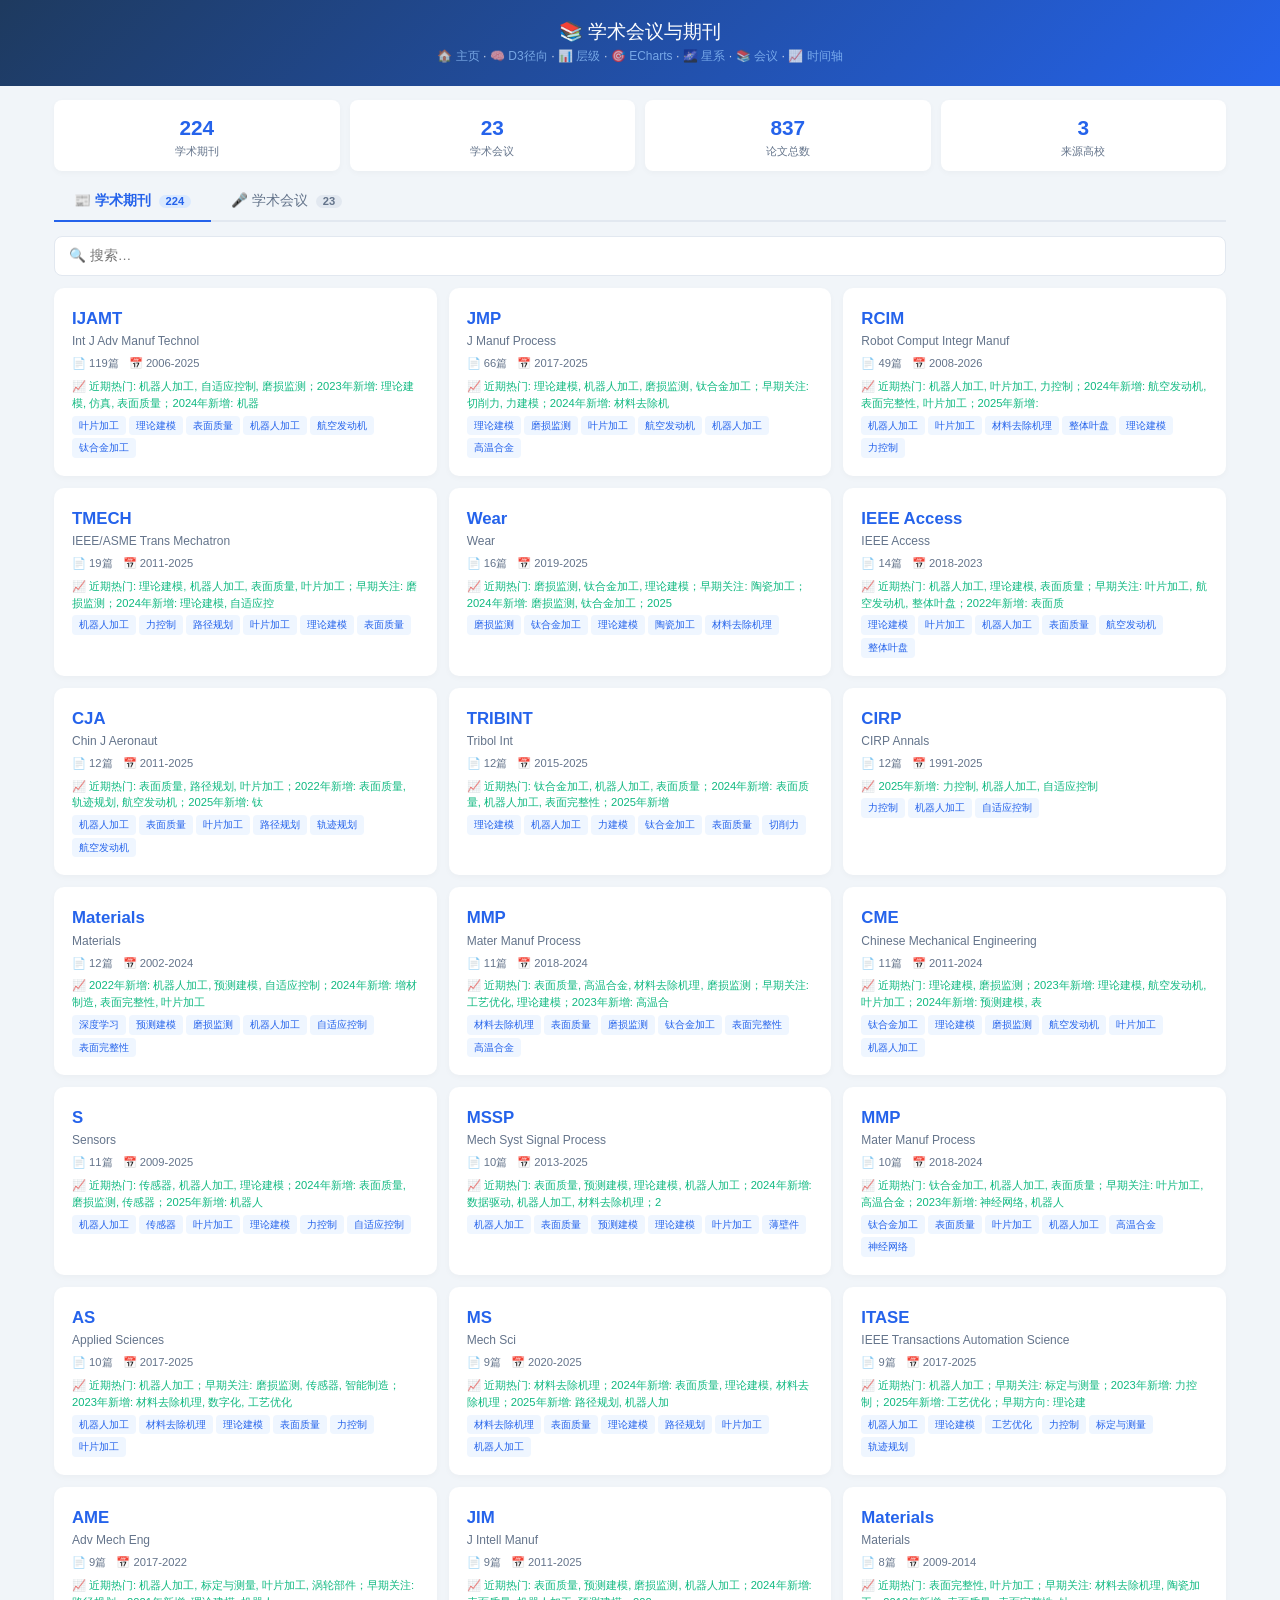
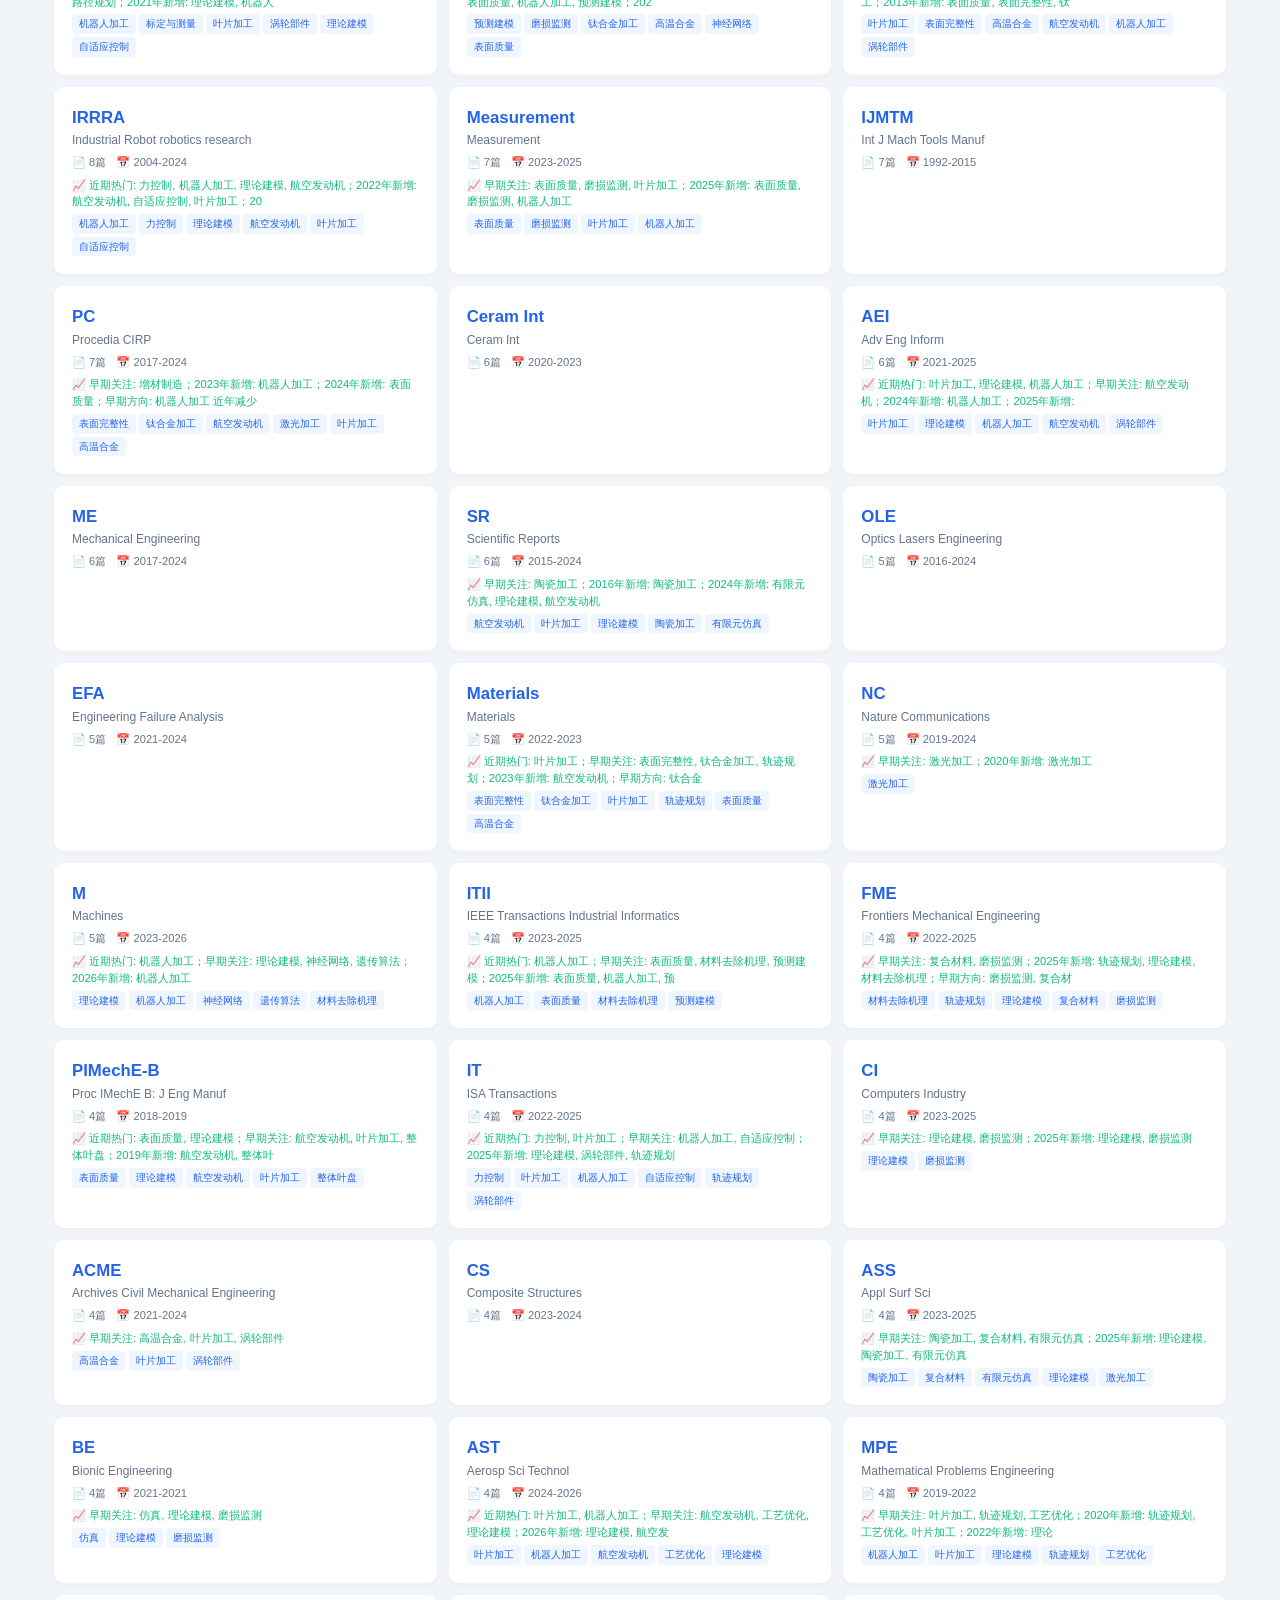
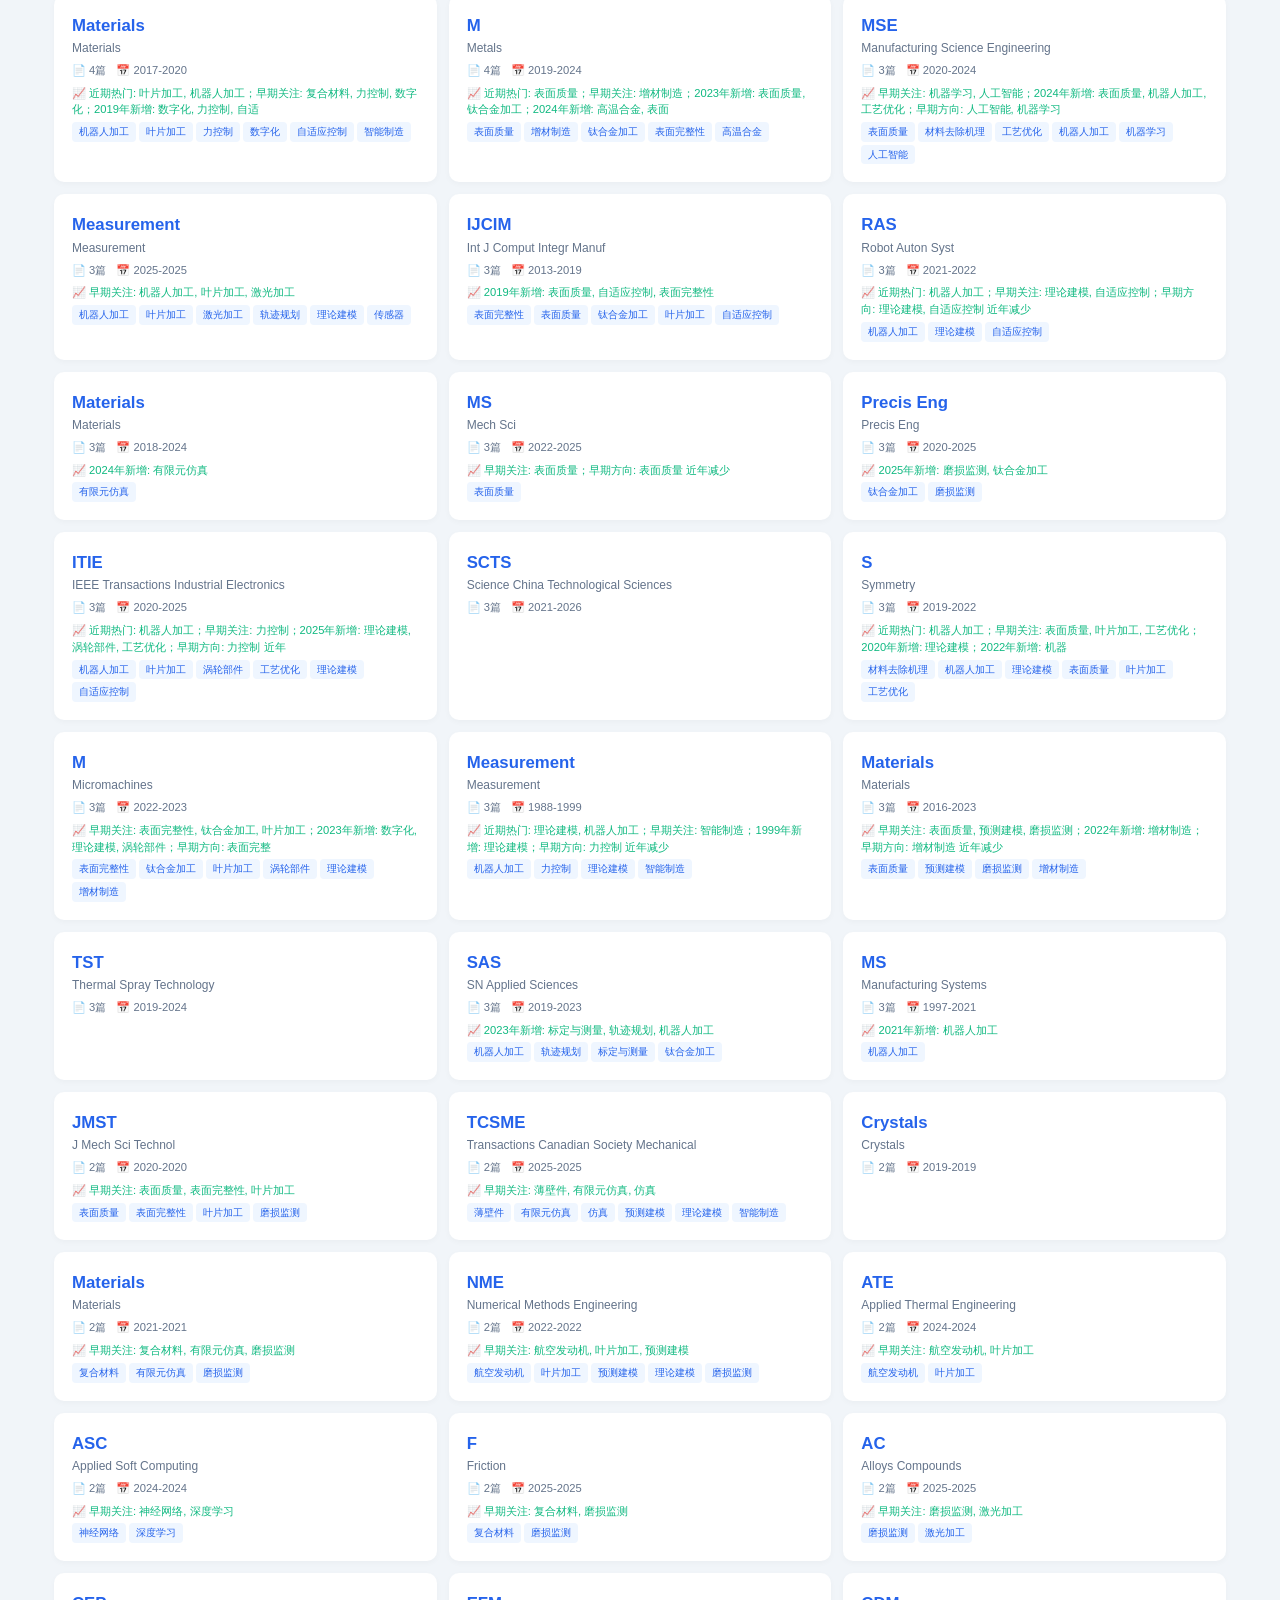
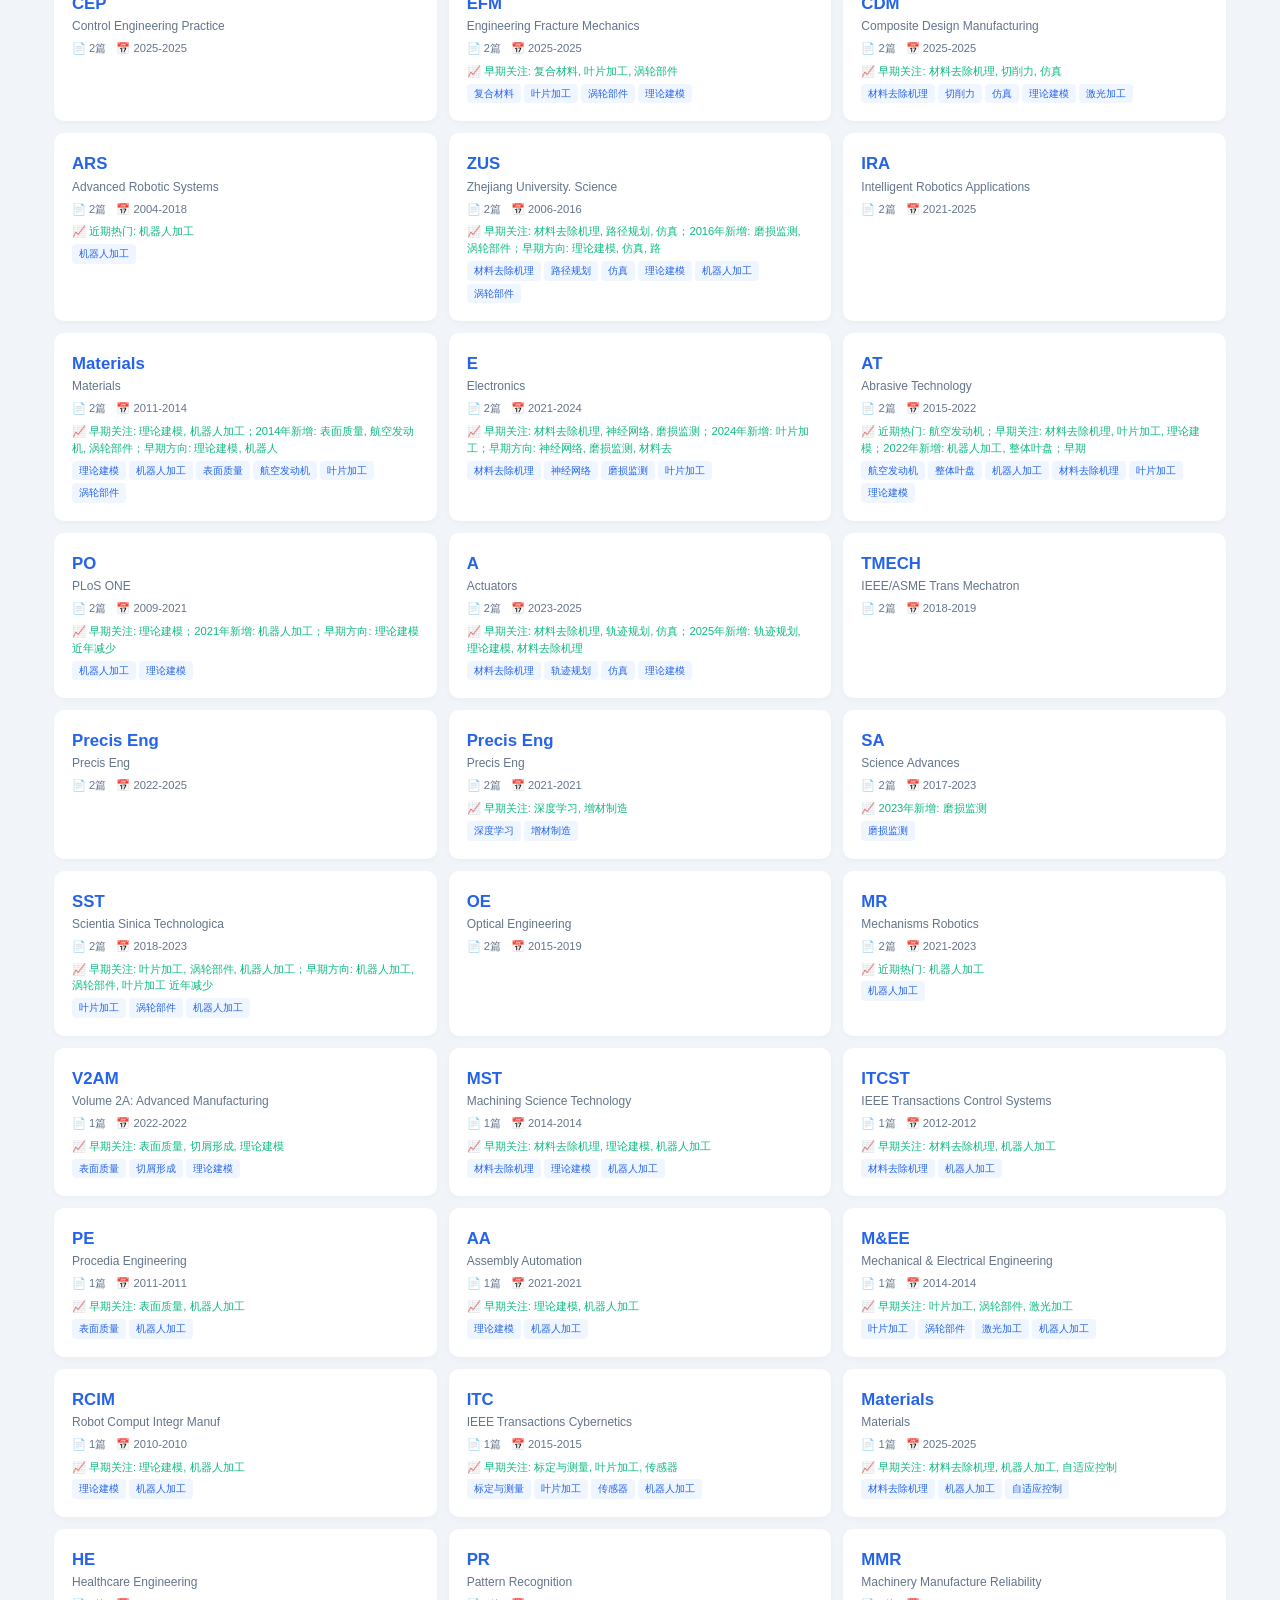
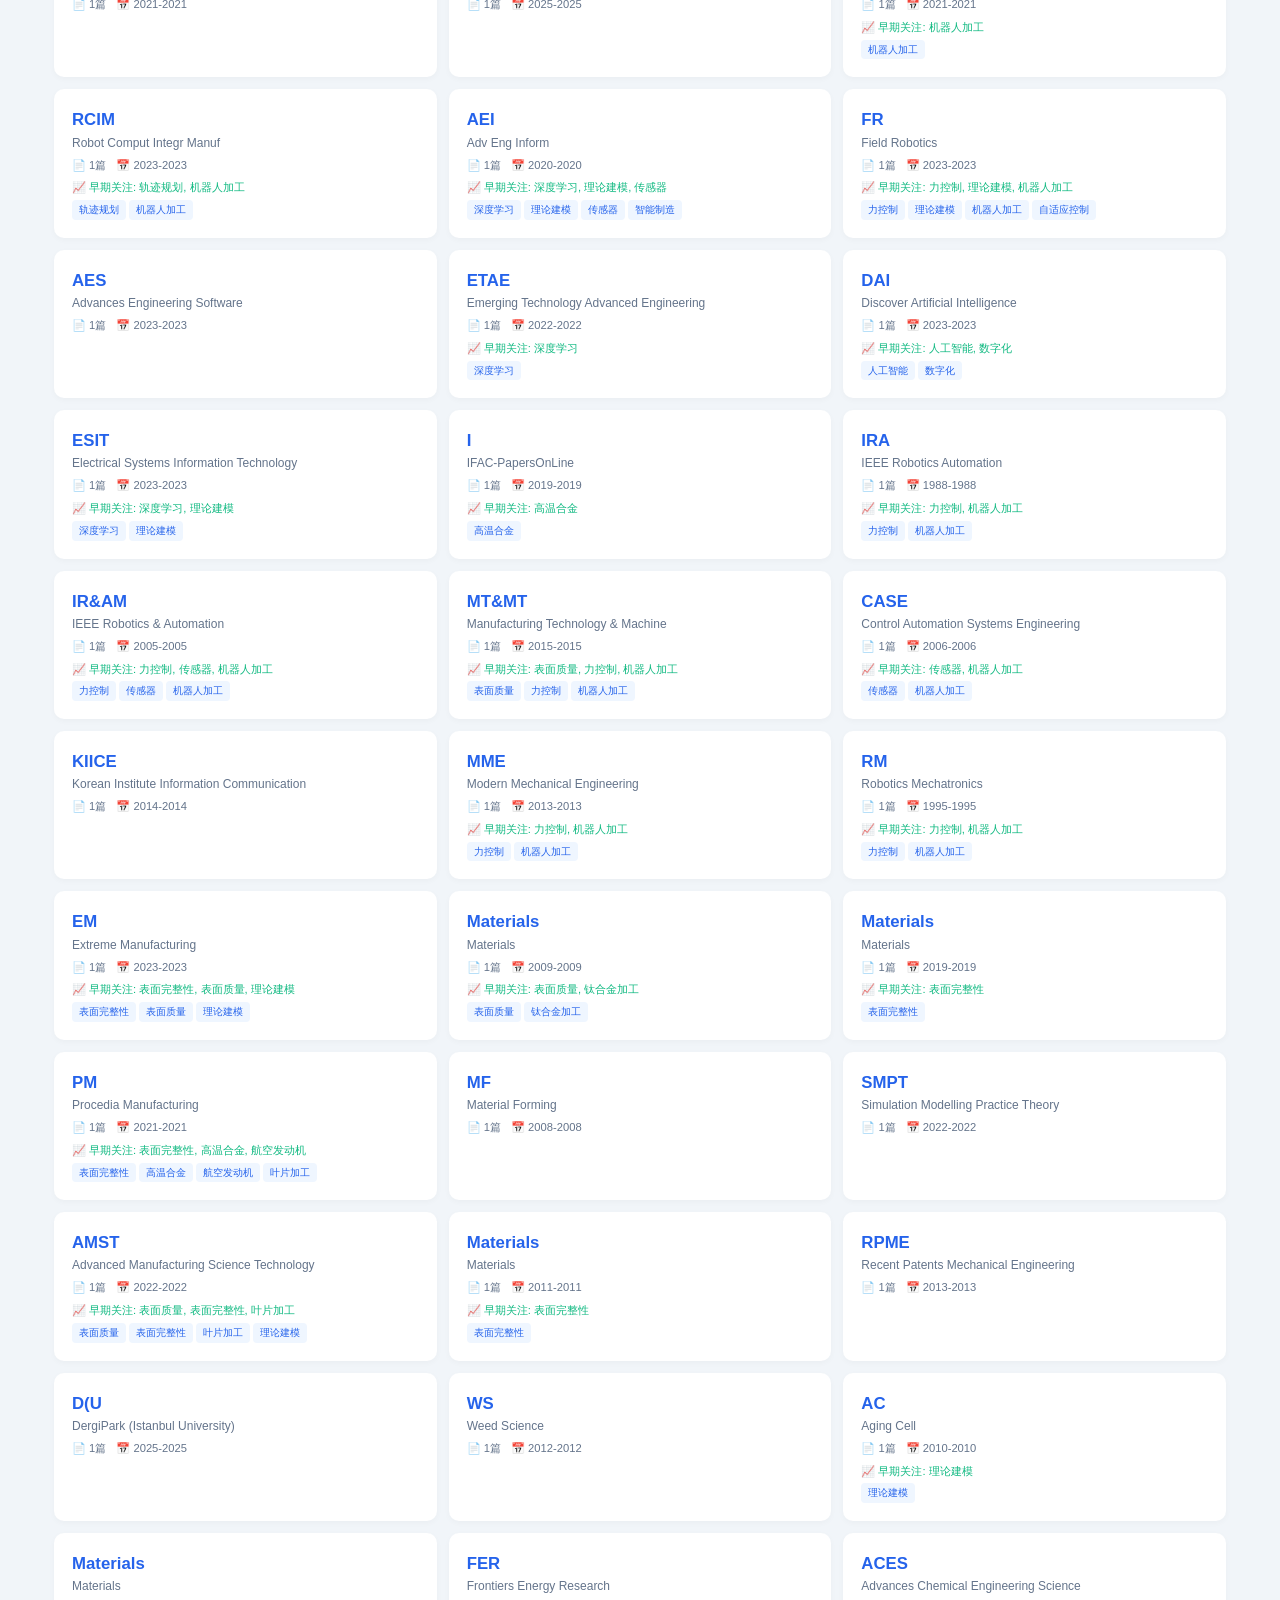
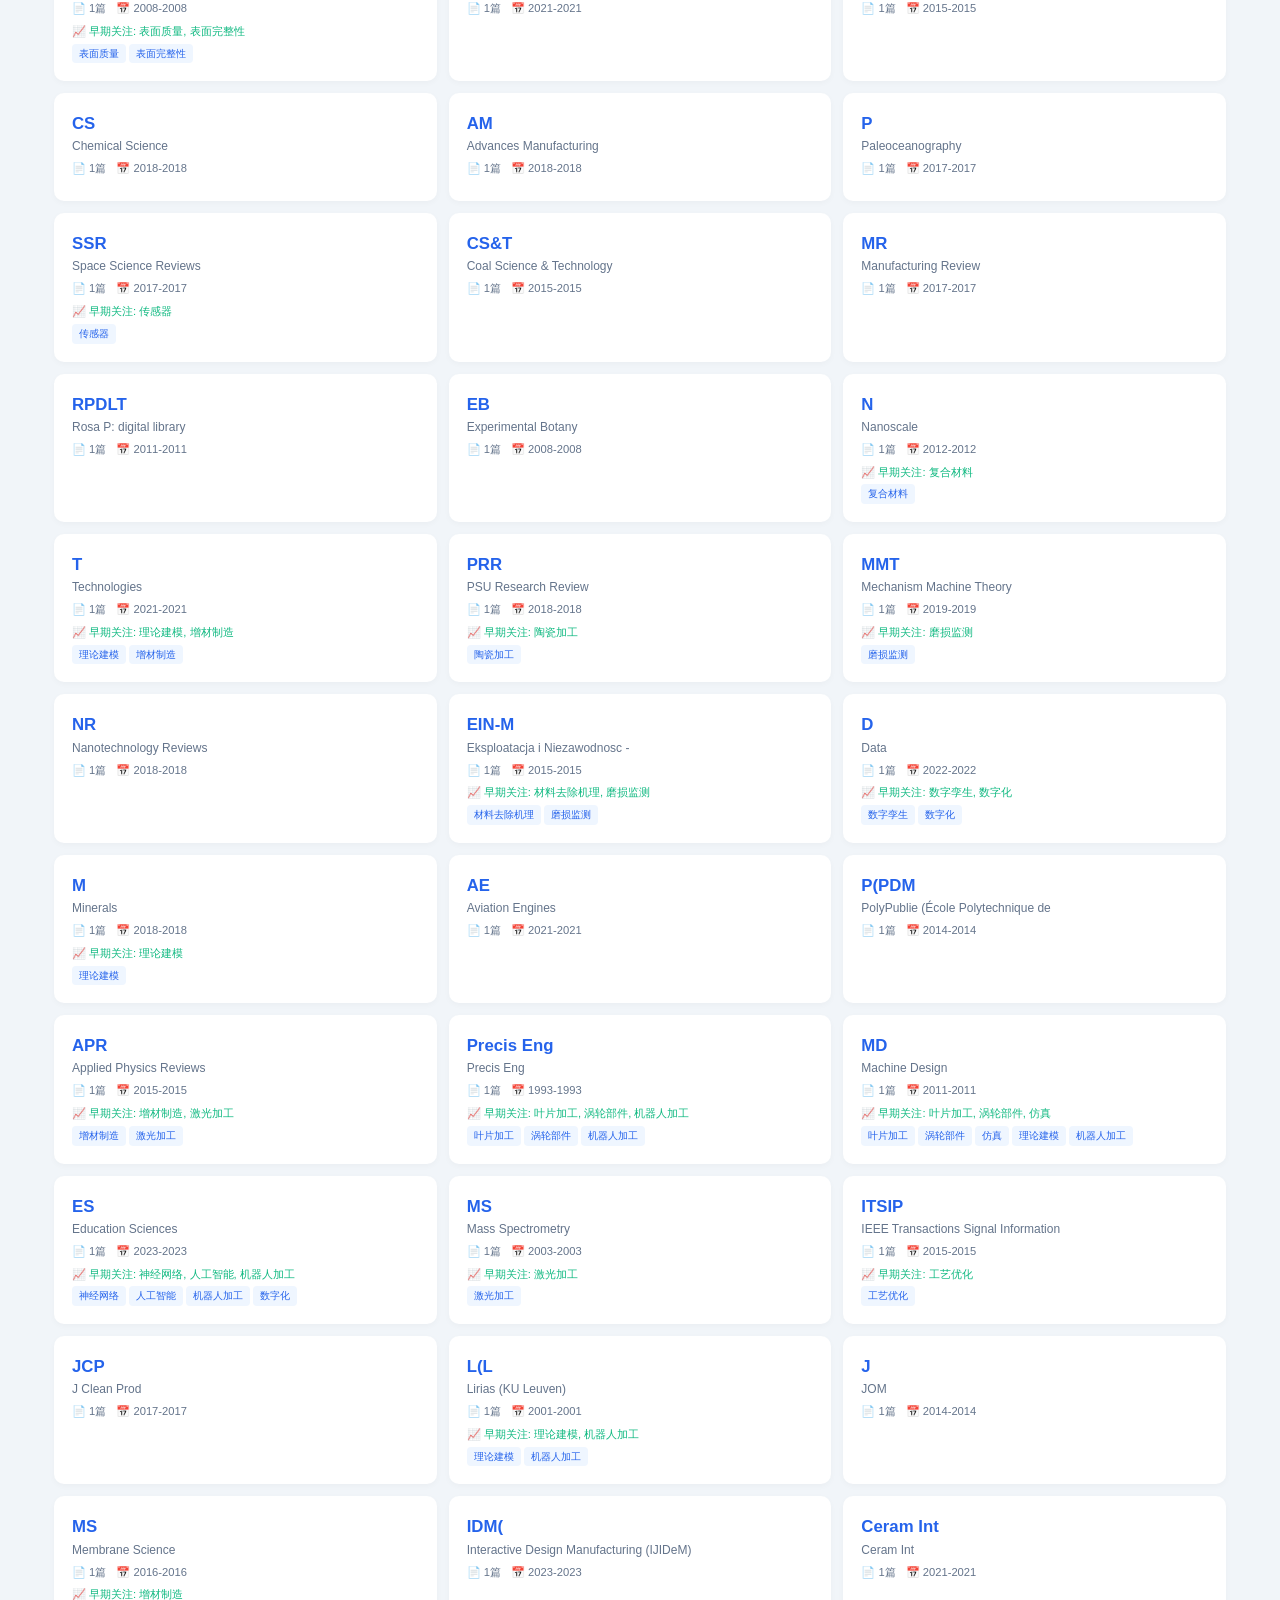
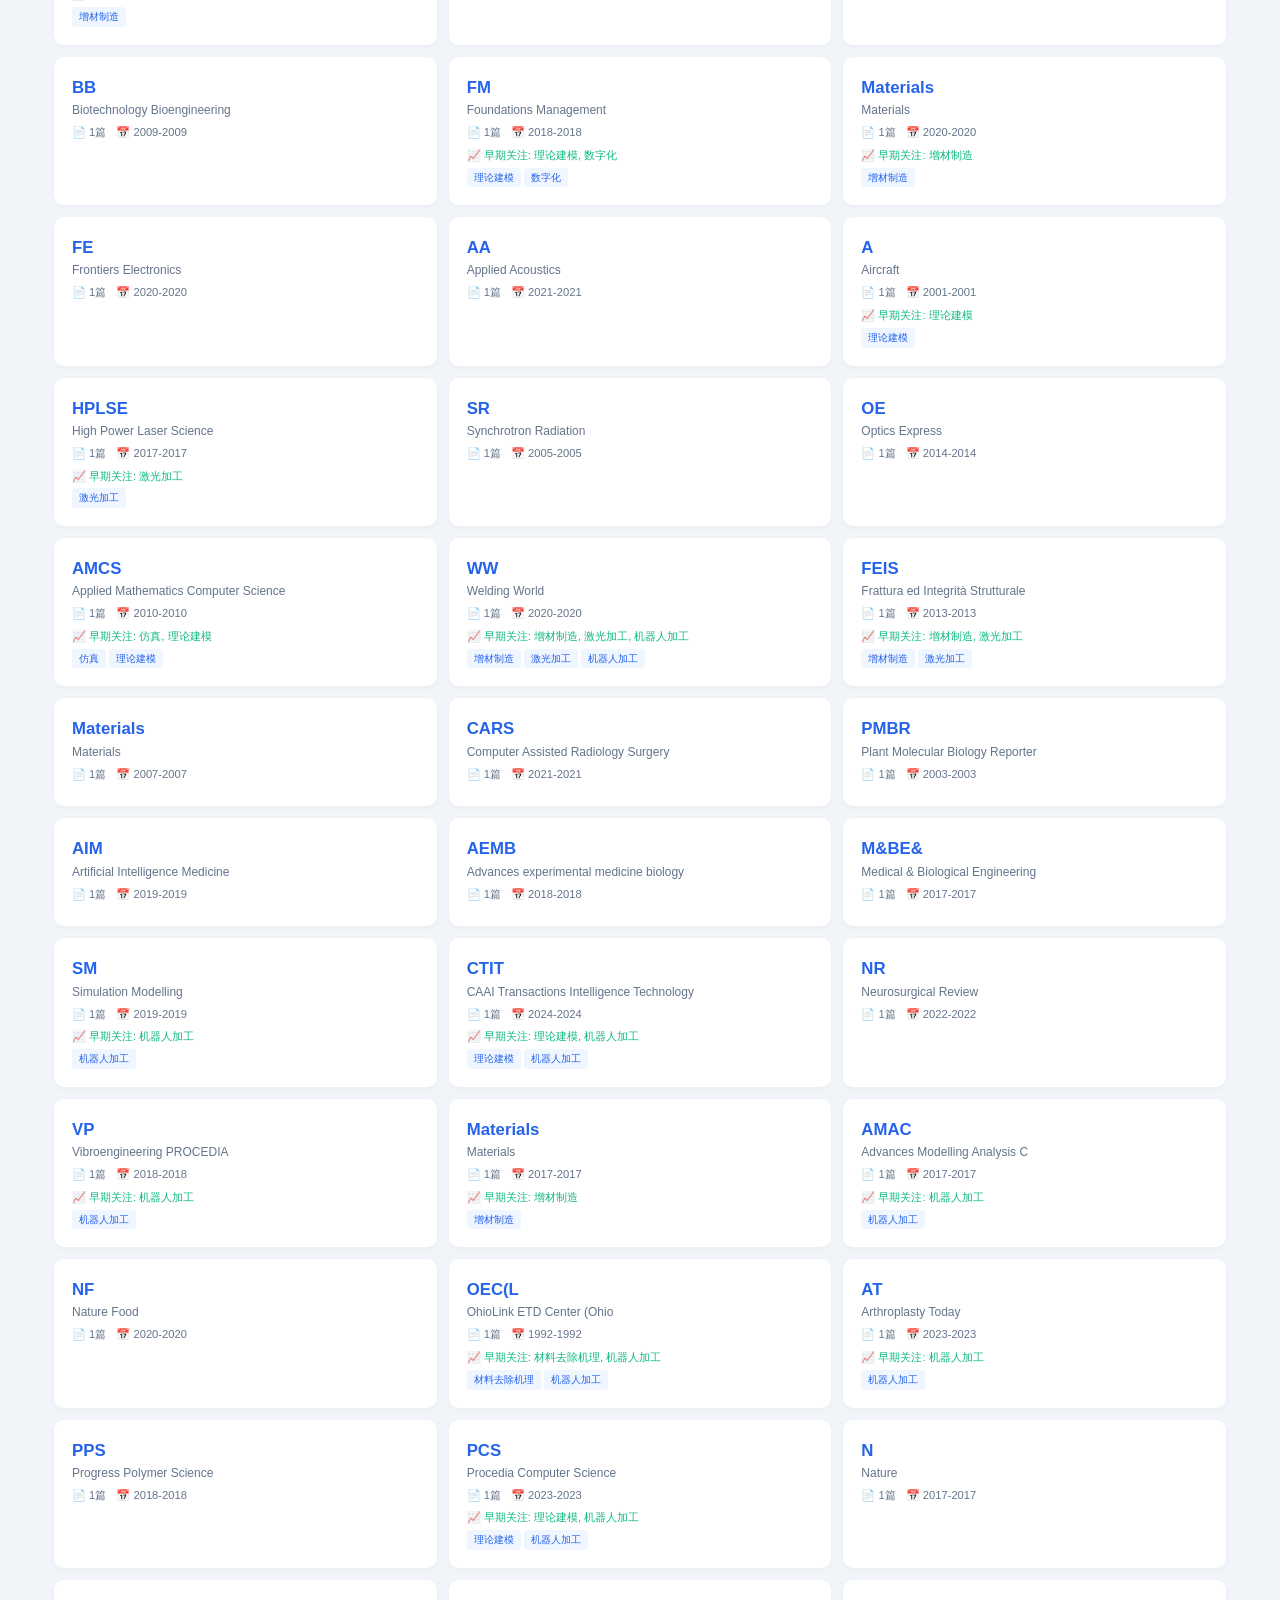
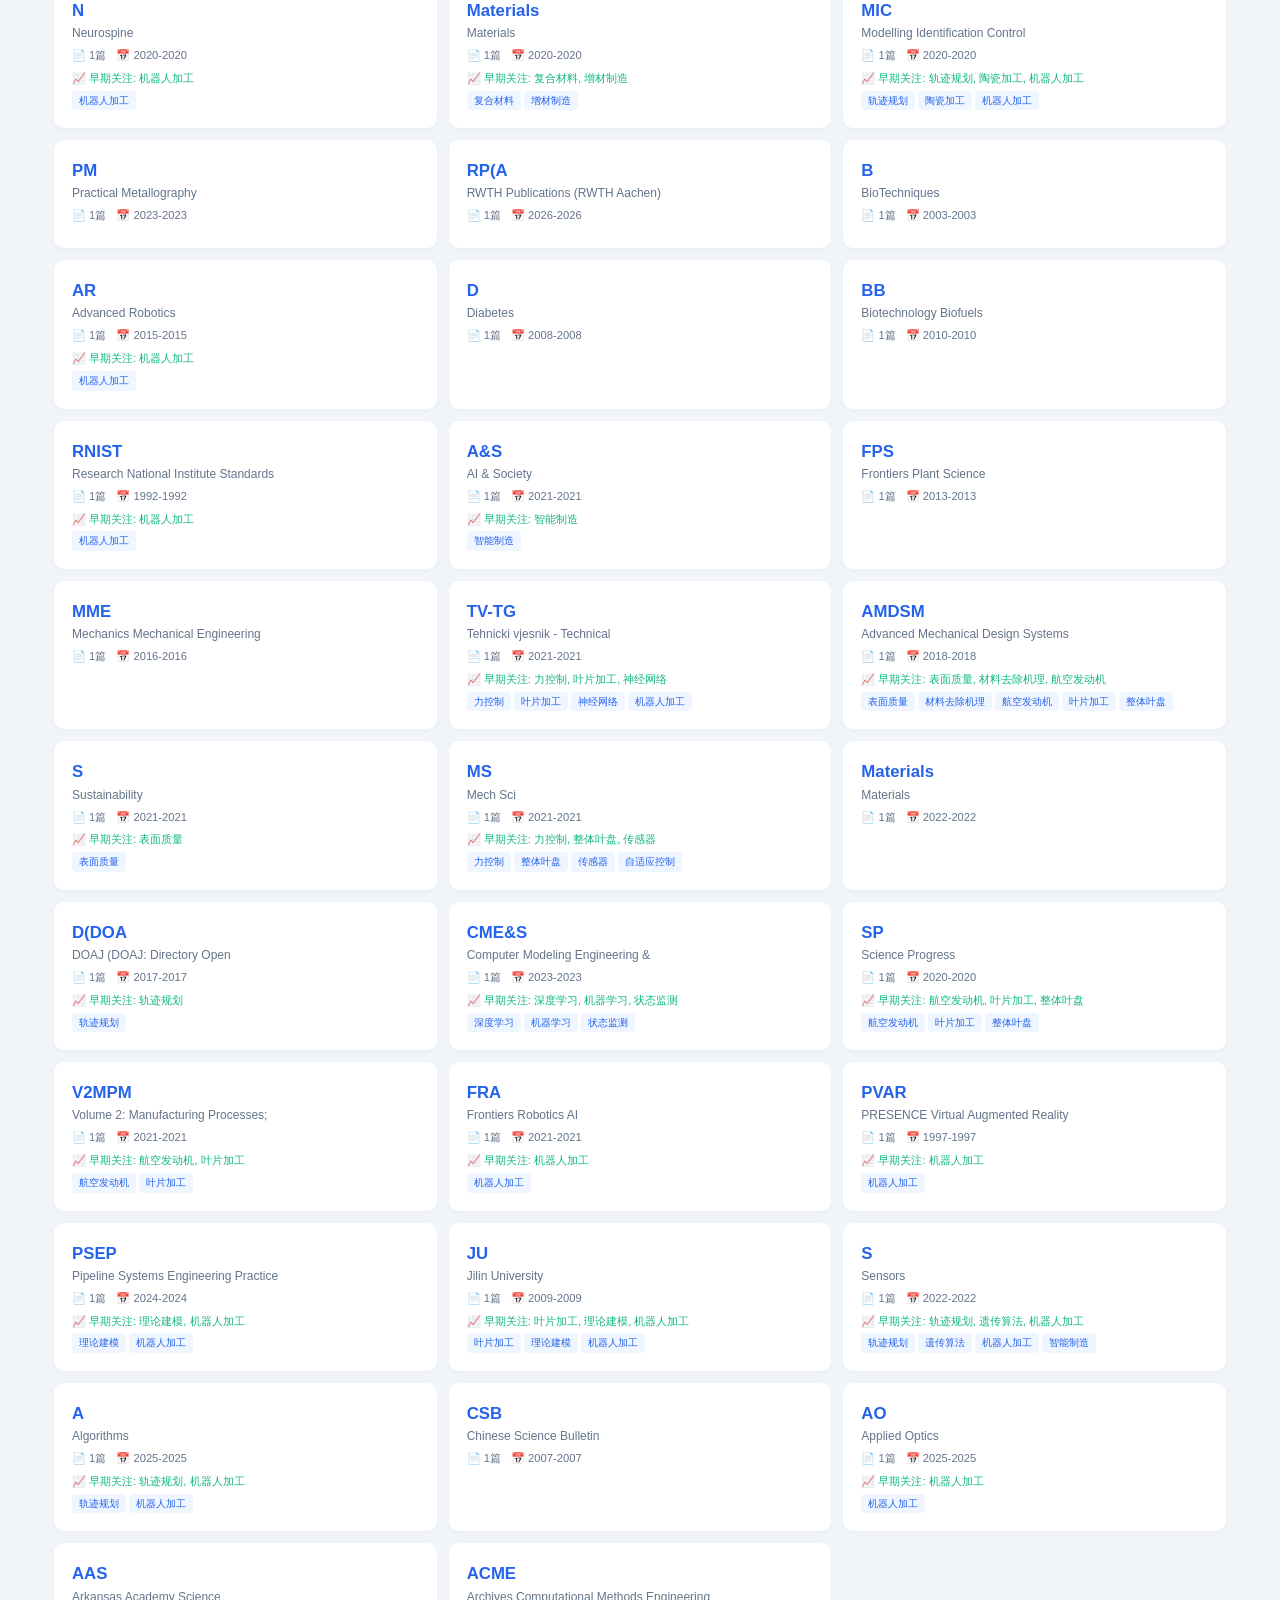
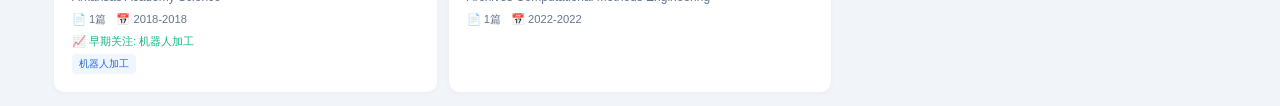
==== conferences/index.html @ 91d97130 "deploy: Vercel + GitHub Pages 答辩部署适配 - 修复 /api/ 调用降级（云端自动从 JSON 读取数据） - 修复 localhost 硬编码 - 补全 web/ 缺" ====
<!DOCTYPE html>
<html lang="zh-CN">
<head>
  <meta charset="utf-8"/>
  <meta name="viewport" content="width=device-width,initial-scale=1"/>
  <title>学术会议与期刊 — 机器人柔性磨削</title>
  <link href="https://cdn.jsdelivr.net/npm/bootstrap@5.3.3/dist/css/bootstrap.min.css" rel="stylesheet"/>
  <style>
    :root{--bg:#f1f5f9;--card:#fff;--text:#1e293b;--muted:#64748b;--accent:#2563eb;--gold:#f59e0b;--green:#10b981;--purple:#8b5cf6}
    *{box-sizing:border-box}
    body{background:var(--bg);font-family:"Segoe UI","PingFang SC","Microsoft YaHei",sans-serif;margin:0}
    .hero{background:linear-gradient(135deg,#1e3a5f,#2563eb);color:#fff;padding:20px 16px;text-align:center}
    .hero h1{font-size:1.2rem;margin:0 0 4px}
    .hero p{opacity:.75;font-size:.78rem;margin:0}
    .hero a{color:#93c5fd;text-decoration:none;font-size:.75rem}
    .container{max-width:1200px;margin:0 auto;padding:14px}
    .stats{display:flex;gap:10px;flex-wrap:wrap;margin-bottom:12px}
    .stat-card{background:var(--card);border-radius:8px;padding:12px 18px;box-shadow:0 2px 6px rgba(0,0,0,.03);text-align:center;flex:1;min-width:80px}
    .stat-card .num{font-size:1.3rem;font-weight:700;color:var(--accent)}
    .stat-card .lbl{font-size:.68rem;color:var(--muted)}
    /* Tab */
    .tabs{display:flex;gap:0;margin-bottom:14px;border-bottom:2px solid #e2e8f0}
    .tabs button{padding:8px 20px;border:none;background:none;font-size:.85rem;color:var(--muted);cursor:pointer;border-bottom:2px solid transparent;margin-bottom:-2px;transition:all .15s}
    .tabs button.on{color:var(--accent);border-bottom-color:var(--accent);font-weight:600}
    .tabs button .badge{background:#e2e8f0;color:var(--muted);font-size:.7rem;padding:1px 7px;border-radius:10px;margin-left:4px}
    .tabs button.on .badge{background:#dbeafe;color:var(--accent)}
    /* 搜索 */
    .search-wrap{margin-bottom:12px}
    .search-wrap input{width:100%;padding:9px 14px;border:1px solid #e2e8f0;border-radius:8px;font-size:.85rem;outline:none;background:var(--card)}
    .search-wrap input:focus{border-color:var(--accent);box-shadow:0 0 0 3px rgba(37,99,235,.08)}
    /* 卡片 */
    .grid{display:grid;grid-template-columns:repeat(auto-fill,minmax(350px,1fr));gap:12px}
    .vcard{background:var(--card);border-radius:10px;padding:16px;cursor:pointer;border:2px solid transparent;transition:all .2s;box-shadow:0 2px 6px rgba(0,0,0,.03)}
    .vcard:hover{border-color:var(--accent);box-shadow:0 4px 16px rgba(37,99,235,.1);transform:translateY(-1px)}
    .vcard.on{border-color:var(--accent);background:#eff6ff}
    .vcard .abbrev{font-size:1.05rem;font-weight:700;color:var(--accent)}
    .vcard .fullname{font-size:.75rem;color:var(--muted);margin:1px 0 5px}
    .vcard .meta{display:flex;gap:10px;flex-wrap:wrap;font-size:.7rem;color:var(--muted);margin-bottom:6px}
    .vcard .trend-line{font-size:.7rem;color:var(--green);margin-bottom:4px}
    .vcard .dirs{display:flex;flex-wrap:wrap;gap:3px}
    .vcard .dirs .tag{background:#eff6ff;color:var(--accent);font-size:.65rem;padding:2px 7px;border-radius:4px}
    /* 详情 */
    .detail-wrap{display:none;margin-top:14px}
    .detail-wrap.on{display:block}
    .detail{background:var(--card);border-radius:10px;padding:22px;box-shadow:0 4px 14px rgba(0,0,0,.05)}
    .detail .d-abbrev{font-size:1.4rem;font-weight:800;color:var(--accent)}
    .detail h2{font-size:1.05rem;color:var(--text);margin:2px 0 6px}
    .detail .d-meta{color:var(--muted);font-size:.78rem;margin-bottom:10px}
    .detail .d-summary{background:#f8fafc;border-radius:8px;padding:10px 14px;margin-bottom:12px;font-size:.8rem;color:#475569;border-left:3px solid var(--green)}
    .trend{display:flex;gap:4px;align-items:flex-end;height:90px;margin:8px 0 18px}
    .trend .bar{flex:1;min-width:20px;border-radius:3px 3px 0 0;position:relative;transition:height .3s}
    .trend .bar .yr{position:absolute;bottom:-18px;left:50%;transform:translateX(-50%);font-size:.6rem;color:var(--muted)}
    .trend .bar .cnt{position:absolute;top:-16px;left:50%;transform:translateX(-50%);font-size:.62rem;font-weight:600}
    .paper-card{border:1px solid #e2e8f0;border-radius:8px;padding:10px 12px;margin-bottom:6px;transition:all .12s}
    .paper-card:hover{border-color:#93c5fd;background:#f8fafc}
    .paper-card .pt{font-size:.8rem;font-weight:600;color:var(--accent);margin-bottom:2px}
    .paper-card .pm{font-size:.68rem;color:var(--muted)}
    .paper-card .pk{display:flex;flex-wrap:wrap;gap:3px;margin-top:3px}
    .paper-card .pk .kw{background:#f1f5f9;color:#475569;font-size:.63rem;padding:1px 6px;border-radius:3px}
    .paper-card .pa{font-size:.7rem;color:#64748b;margin-top:4px;line-height:1.4;display:-webkit-box;-webkit-line-clamp:3;-webkit-box-orient:vertical;overflow:hidden}
    .paper-card .pl{font-size:.66rem;margin-top:3px}
    .paper-card .pl a{color:var(--accent);text-decoration:none}
    .load{text-align:center;padding:60px 20px;color:var(--muted)}
    .load .spinner-border{width:2rem;height:2rem;margin-bottom:8px}
  </style>
</head>
<body>
<div class="hero">
  <h1>📚 学术会议与期刊</h1>
  <p><a href="../index.html">🏠 主页</a> · <a href="../d3_mindmap.html">🧠 D3径向</a> · <a href="../mindmaps.html">📊 层级</a> · <a href="../radial.html">🎯 ECharts</a> · <a href="../galaxy.html">🌌 星系</a> · <a href="../conferences/">📚 会议</a> · <a href="../timeline.html">📈 时间轴</a></p>
</div>
<div class="container">
  <div class="load" id="loading"><div class="spinner-border text-primary"></div><div>加载数据中…</div><div id="loadErr" style="color:#ef4444;display:none"></div></div>

  <div id="main" style="display:none">
    <div class="stats" id="stats"></div>

    <div class="tabs" id="tabs">
      <button class="on" data-tab="journals">📰 学术期刊 <span class="badge" id="jcnt"></span></button>
      <button data-tab="conferences">🎤 学术会议 <span class="badge" id="ccnt"></span></button>
    </div>

    <div class="search-wrap"><input type="text" id="search" placeholder="🔍 搜索…"/></div>
    <div class="grid" id="grid"></div>

    <div class="detail-wrap" id="detailWrap">
      <div class="detail" id="detail"></div>
    </div>
  </div>
</div>

<script>
(function(){
  var data=null,currentTab="journals";
  var loading=document.getElementById("loading"),main=document.getElementById("main");

  function esc(s){return String(s||"").replace(/&/g,"&amp;").replace(/</g,"&lt;").replace(/>/g,"&gt;").replace(/"/g,"&quot;");}

  function renderStats(){
    document.getElementById("stats").innerHTML=
      '<div class="stat-card"><div class="num">'+data.total_journals+'</div><div class="lbl">学术期刊</div></div>'+
      '<div class="stat-card"><div class="num">'+data.total_conferences+'</div><div class="lbl">学术会议</div></div>'+
      '<div class="stat-card"><div class="num">'+data.total_papers+'</div><div class="lbl">论文总数</div></div>'+
      '<div class="stat-card"><div class="num">3</div><div class="lbl">来源高校</div></div>';
    document.getElementById("jcnt").textContent=data.total_journals;
    document.getElementById("ccnt").textContent=data.total_conferences;
  }

  function renderCards(filter){
    var list=data[currentTab]||[];
    if(filter){var q=filter.toLowerCase();list=list.filter(function(c){return c.abbrev.toLowerCase().indexOf(q)>=0||c.full_name.toLowerCase().indexOf(q)>=0;});}
    document.getElementById("grid").innerHTML=list.length?list.map(function(c){
      return'<div class="vcard" data-id="'+c.id+'" onclick="window.selectVenue(\''+c.id+'\',\''+currentTab+'\')">'+
        '<div class="abbrev">'+esc(c.abbrev)+'</div>'+
        '<div class="fullname">'+esc(c.full_name)+'</div>'+
        '<div class="meta"><span>📄 '+c.paper_count+'篇</span><span>📅 '+c.year_range+'</span></div>'+
        (c.trend_summary?'<div class="trend-line">📈 '+esc(c.trend_summary.substring(0,60))+'</div>':'')+
        '<div class="dirs">'+(c.top_directions||[]).slice(0,6).map(function(d){return'<span class="tag">'+esc(d.name)+'</span>';}).join("")+'</div>'+
      '</div>';
    }).join(""):'<div style="color:var(--muted);text-align:center;padding:40px">无匹配结果</div>';
  }

  function selectVenue(id, tab){
    var list=data[tab||currentTab]||[];
    var c=list.find(function(x){return x.id===id;});
    if(!c) return;
    document.querySelectorAll(".vcard").forEach(function(el){el.classList.toggle("on",el.dataset.id===id);});

    var maxCount=Math.max.apply(null,(c.trend_data||[]).map(function(y){return y.count;}))||1;
    var colors=["#93c5fd","#60a5fa","#3b82f6","#2563eb","#1d4ed8","#1e40af"];

    var trendHtml='<div class="trend">'+(c.trend_data||[]).map(function(y,i){
      var h=Math.max(6,(y.count/maxCount)*80);
      return'<div class="bar" style="height:'+h+'px;background:'+(colors[i%colors.length])+'"><div class="cnt" style="color:'+(colors[i%colors.length])+'">'+(y.count||"")+'</div><div class="yr">'+y.year+'</div></div>';
    }).join("")+'</div>';

    var papersHtml=(c.papers||[]).map(function(p){
      var link=p.url||(p.doi?'https://doi.org/'+p.doi.replace(/^https?:\/\/(doi\.org\/)?/i,''):'');
      return'<div class="paper-card">'+
        '<div class="pt">'+esc(p.title)+'</div>'+
        '<div class="pm">📅 '+p.year+' · 👤 '+esc(p.authors)+'</div>'+
        '<div class="pk">'+(p.directions||[]).map(function(k){return'<span class="kw">'+esc(k)+'</span>';}).join("")+'</div>'+
        '<div class="pa">'+esc(p.abstract||"")+'</div>'+
        (link?'<div class="pl"><a href="'+esc(link)+'" target="_blank">📄 原文 ↗</a> · <a href="https://doi.org/'+esc(p.doi.replace(/^https?:\/\/(doi\.org\/)?/i,''))+'" target="_blank">DOI</a></div>':'')+
      '</div>';
    }).join("");

    document.getElementById("detail").innerHTML=
      '<div class="d-abbrev">'+esc(c.abbrev)+'</div>'+
      '<h2>'+esc(c.full_name)+'</h2>'+
      '<div class="d-meta">📄 <b>'+c.paper_count+'</b> 篇 · 📅 '+c.year_range+' · '+(tab==="conferences"?"🎤 学术会议":"📰 学术期刊")+
          (c.impact_factor?' · 📊 IF: '+esc(c.impact_factor):'')+
          (c.frequency?' · 🗓 '+esc(c.frequency):'')+'</div>'+
          (c.publisher?'<div class="d-meta">🏛 '+esc(c.publisher)+(c.website?' · <a href="'+esc(c.website)+'" target="_blank" style="color:#2563eb">官网↗</a>':'')+'</div>':'')+
          (c.scope?'<div class="d-meta" style="color:#475569">📖 '+esc(c.scope)+'</div>':'')+
      (c.trend_summary?'<div class="d-summary">📈 <b>趋势分析：</b>'+esc(c.trend_summary)+'</div>':'')+
      '<div><b>研究方向分布：</b>'+c.top_directions.map(function(d){return'<span class="tag">'+esc(d.name)+' ('+d.count+')</span>';}).join(" ")+'</div>'+
      '<h4 style="margin-top:14px">📊 各年收录趋势</h4>'+trendHtml+
      '<h4 style="margin-top:16px">📄 相关论文 ('+(c.papers||[]).length+'篇)</h4>'+papersHtml;

    document.getElementById("detailWrap").classList.add("on");
    document.getElementById("detail").scrollIntoView({behavior:"smooth",block:"start"});
  }

  window.selectVenue=selectVenue;
  window.onload=function(){};

  document.getElementById("tabs").addEventListener("click",function(e){
    var btn=e.target.closest("button[data-tab]");
    if(!btn) return;
    document.querySelectorAll("#tabs button").forEach(function(b){b.classList.remove("on");});
    btn.classList.add("on");
    currentTab=btn.dataset.tab;
    document.getElementById("detailWrap").classList.remove("on");
    renderCards(document.getElementById("search").value.trim());
  });

  document.getElementById("search").addEventListener("input",function(){renderCards(this.value.trim());});

  fetch("conferences.json",{cache:"no-store"}).then(function(r){
    if(!r.ok) throw new Error("HTTP "+r.status);
    return r.json();
  }).then(function(d){
    data=d;loading.style.display="none";main.style.display="block";
    renderStats();renderCards();
  }).catch(function(e){
    document.getElementById("loadErr").textContent="加载失败: "+e.message;document.getElementById("loadErr").style.display="block";
  });
})();
</script>
</body>
</html>
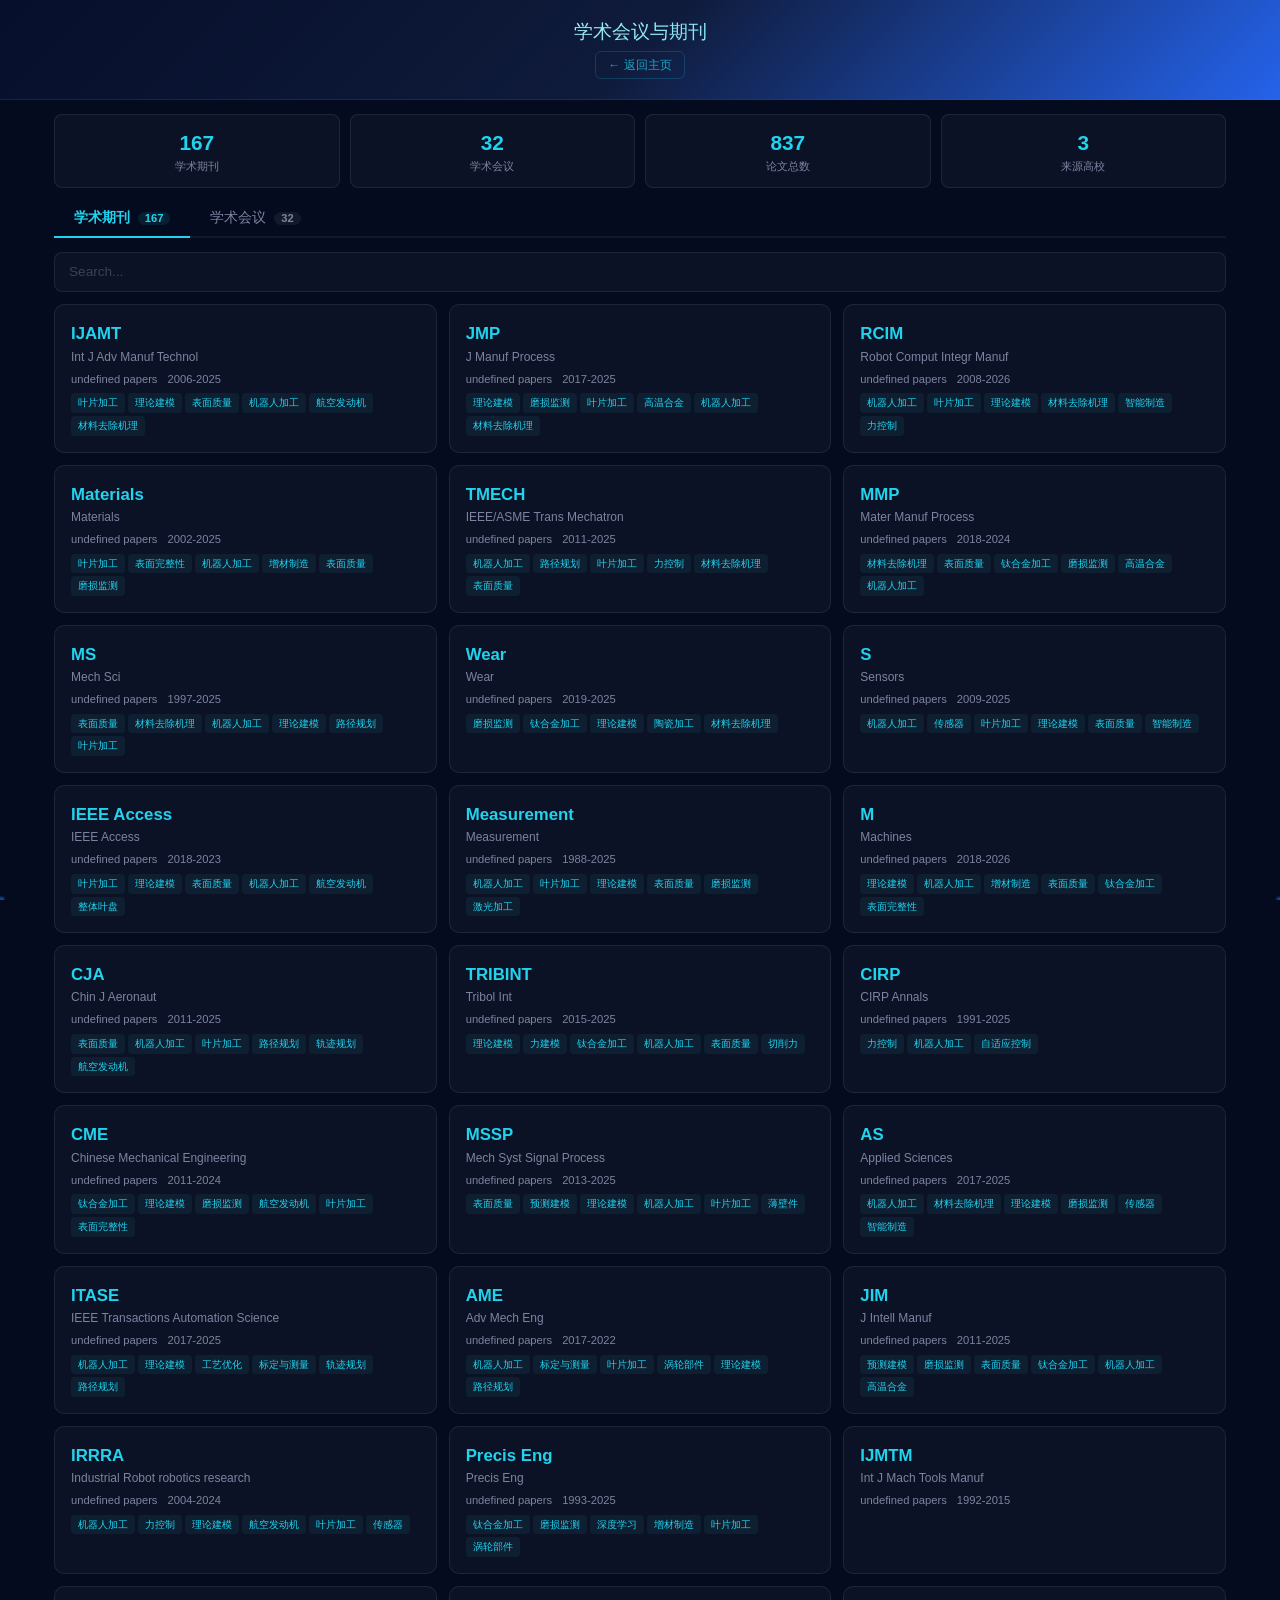
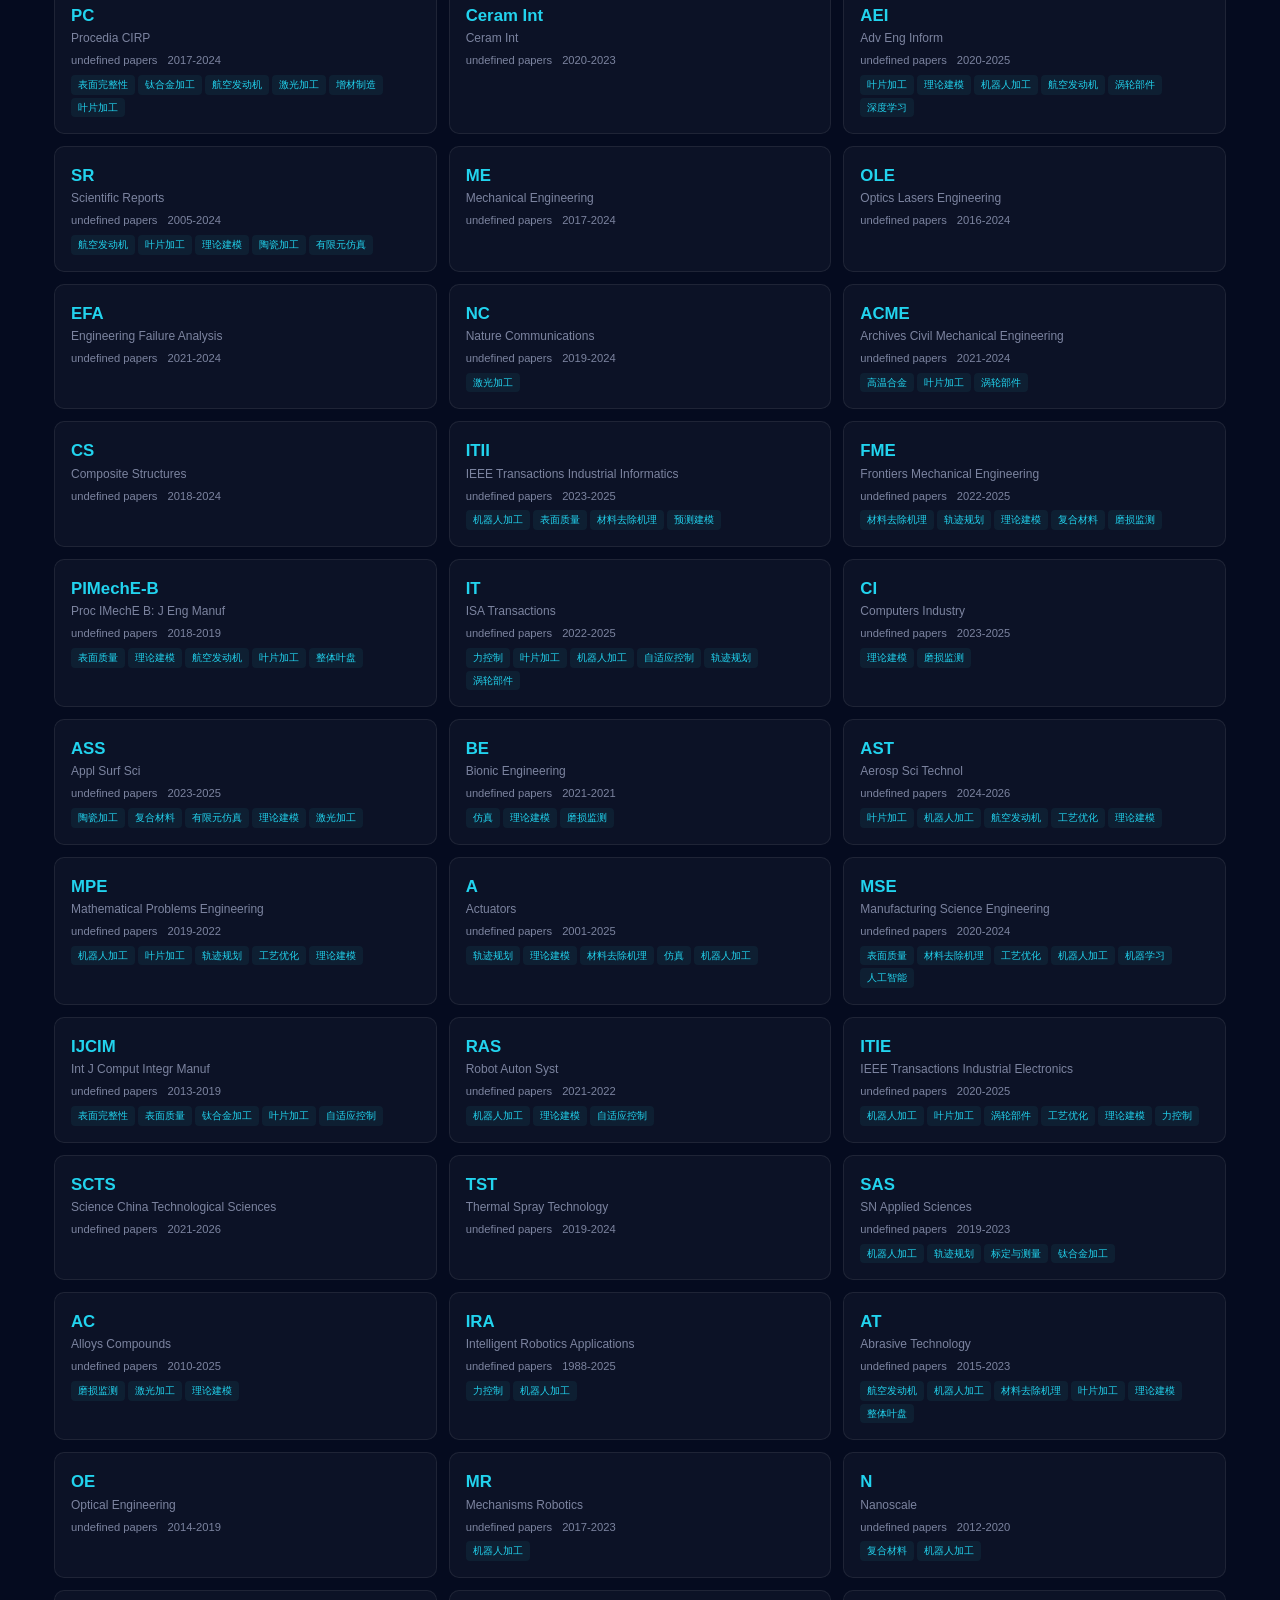
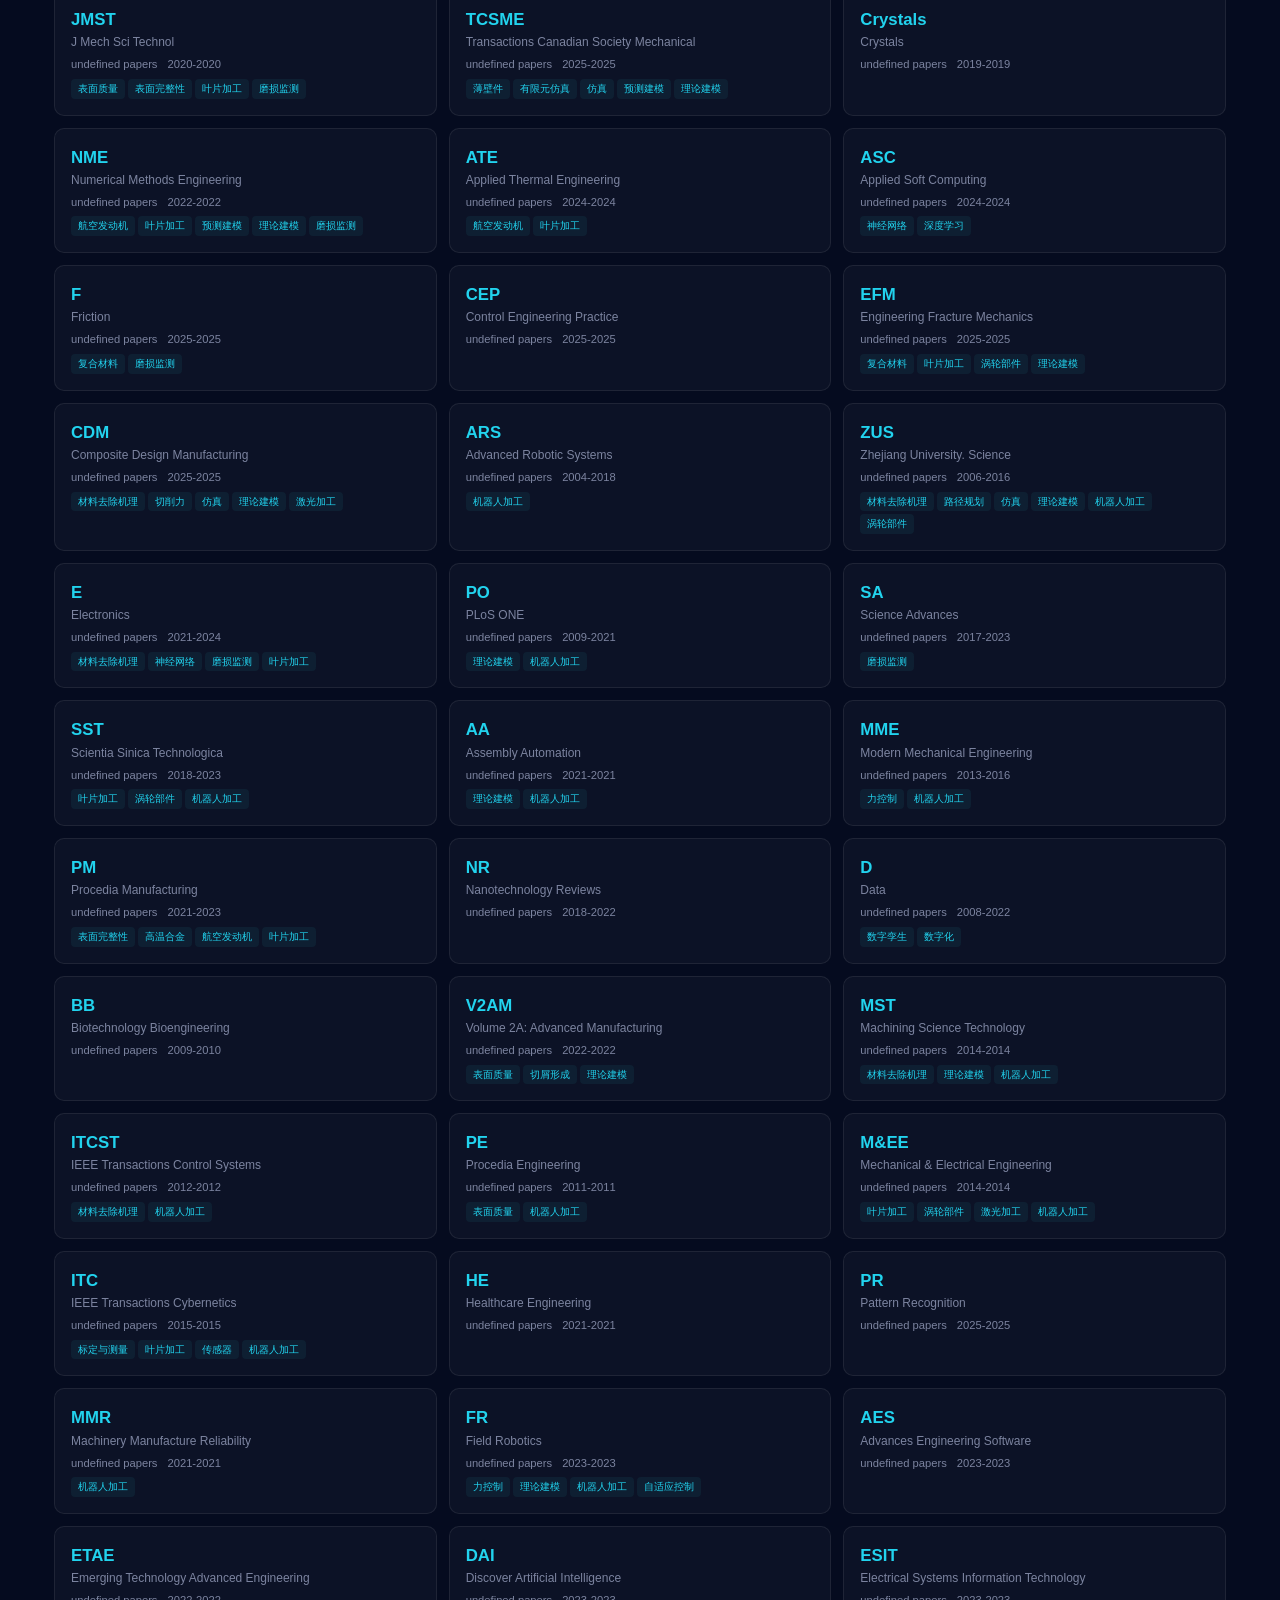
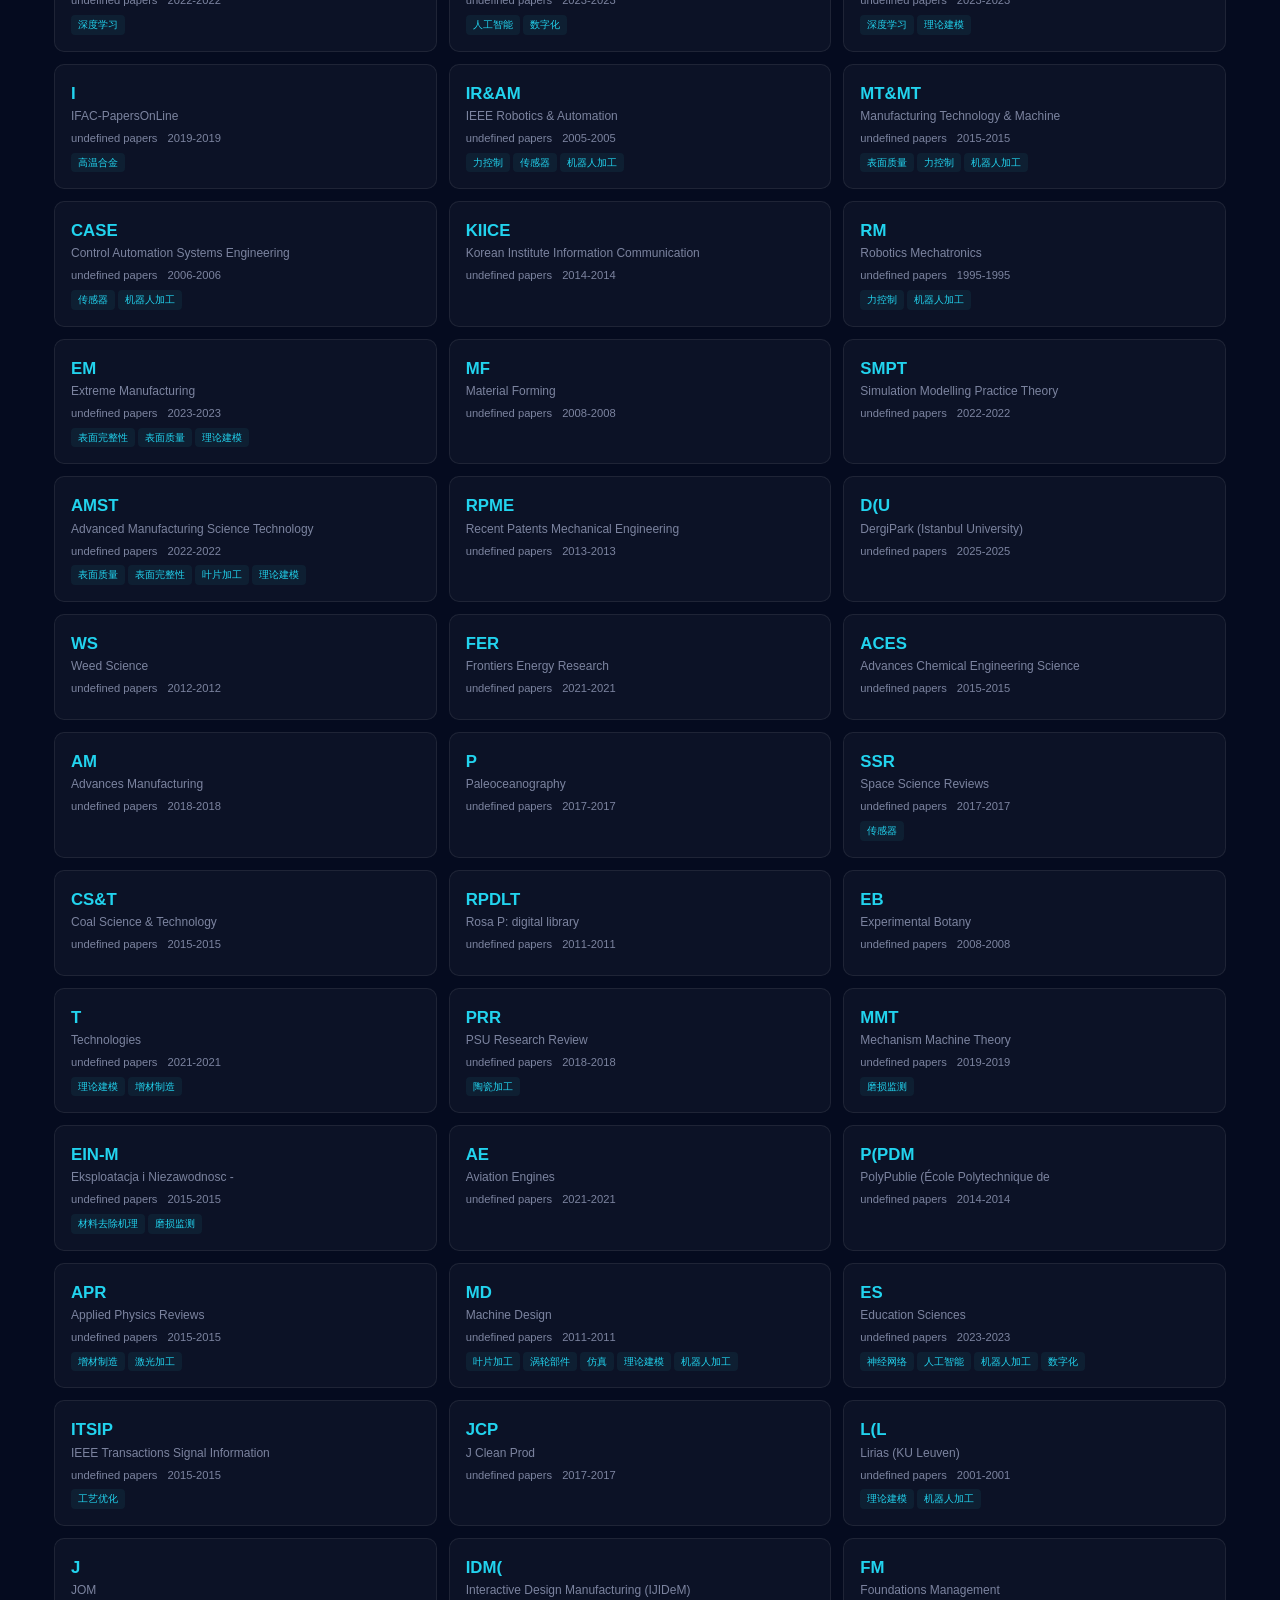
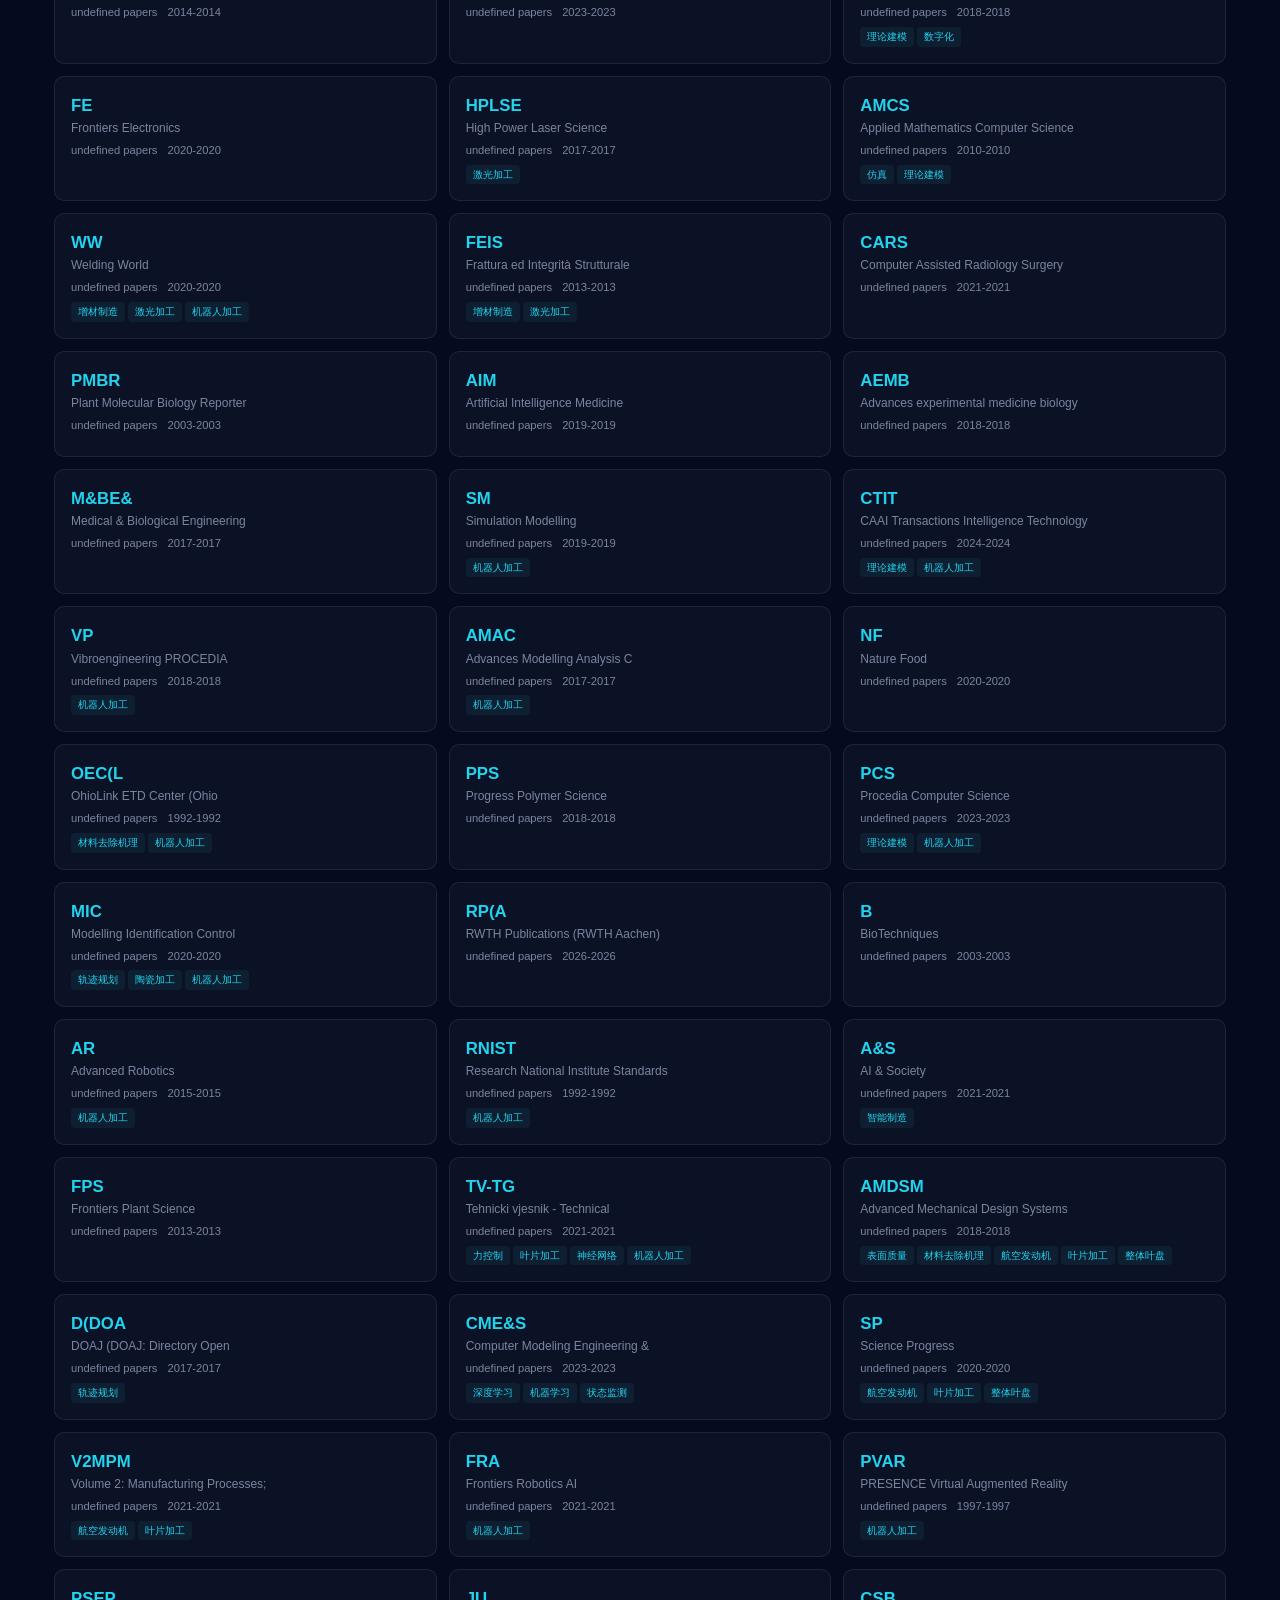
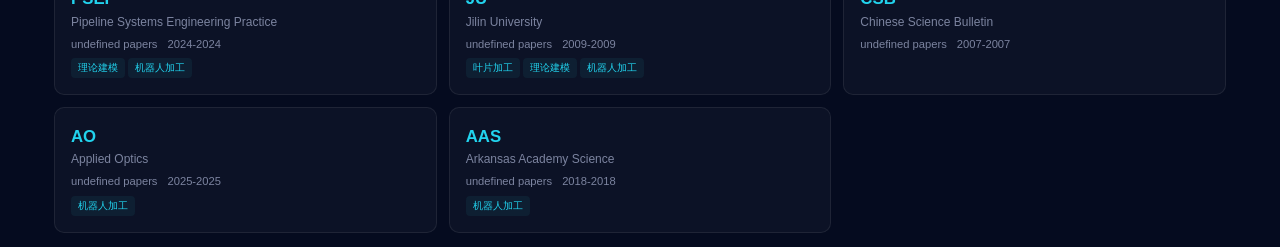
==== commit 441c2ac6: "fix: 同步 web/ 到根目录，GitHub Pages 直接显示新版知识库" ====
--- a/conferences/index.html
+++ b/conferences/index.html
@@ -3,96 +3,103 @@
 <head>
   <meta charset="utf-8"/>
   <meta name="viewport" content="width=device-width,initial-scale=1"/>
-  <title>学术会议与期刊 — 机器人柔性磨削</title>
+  <title>学术会议与期刊 — Dark Neural System</title>
   <link href="https://cdn.jsdelivr.net/npm/bootstrap@5.3.3/dist/css/bootstrap.min.css" rel="stylesheet"/>
   <style>
-    :root{--bg:#f1f5f9;--card:#fff;--text:#1e293b;--muted:#64748b;--accent:#2563eb;--gold:#f59e0b;--green:#10b981;--purple:#8b5cf6}
+    /* ═══════════════ DESIGN SYSTEM v2.0 ═══════════════ */
+    :root {
+      --bg-deep: #050B1F;
+      --bg-card: rgba(255,255,255,0.03);
+      --text: #e8eaed;
+      --muted: #7c84a0;
+      --accent: #2563EB;
+      --cyan: #22D3EE;
+      --indigo: #6366F1;
+      --border: rgba(255,255,255,0.08);
+      --border-glow: rgba(34,211,238,0.25);
+    }
     *{box-sizing:border-box}
-    body{background:var(--bg);font-family:"Segoe UI","PingFang SC","Microsoft YaHei",sans-serif;margin:0}
-    .hero{background:linear-gradient(135deg,#1e3a5f,#2563eb);color:#fff;padding:20px 16px;text-align:center}
-    .hero h1{font-size:1.2rem;margin:0 0 4px}
+    body{background:var(--bg-deep);font-family:"Segoe UI","PingFang SC","Microsoft YaHei",sans-serif;margin:0;color:var(--text)}
+    .hero{background:linear-gradient(135deg,#060f2b,#0f1b3b,#2563EB);color:#fff;padding:20px 16px;text-align:center;border-bottom:1px solid var(--border)}
+    .hero h1{font-size:1.2rem;margin:0 0 4px;background:linear-gradient(135deg,#fff,var(--cyan));-webkit-background-clip:text;-webkit-text-fill-color:transparent;background-clip:text}
     .hero p{opacity:.75;font-size:.78rem;margin:0}
-    .hero a{color:#93c5fd;text-decoration:none;font-size:.75rem}
+    .hero a{color:var(--cyan);text-decoration:none;font-size:.75rem;display:inline-block;margin-top:4px;padding:4px 12px;border:1px solid rgba(34,211,238,0.25);border-radius:6px;transition:all 0.2s}
+    .hero a:hover{background:rgba(34,211,238,0.1)}
     .container{max-width:1200px;margin:0 auto;padding:14px}
     .stats{display:flex;gap:10px;flex-wrap:wrap;margin-bottom:12px}
-    .stat-card{background:var(--card);border-radius:8px;padding:12px 18px;box-shadow:0 2px 6px rgba(0,0,0,.03);text-align:center;flex:1;min-width:80px}
-    .stat-card .num{font-size:1.3rem;font-weight:700;color:var(--accent)}
+    .stat-card{background:var(--bg-card);border-radius:8px;padding:12px 18px;border:1px solid var(--border);text-align:center;flex:1;min-width:80px;transition:all 0.2s}
+    .stat-card:hover{border-color:var(--border-glow)}
+    .stat-card .num{font-size:1.3rem;font-weight:700;color:var(--cyan)}
     .stat-card .lbl{font-size:.68rem;color:var(--muted)}
-    /* Tab */
-    .tabs{display:flex;gap:0;margin-bottom:14px;border-bottom:2px solid #e2e8f0}
+    .tabs{display:flex;gap:0;margin-bottom:14px;border-bottom:2px solid rgba(255,255,255,0.06)}
     .tabs button{padding:8px 20px;border:none;background:none;font-size:.85rem;color:var(--muted);cursor:pointer;border-bottom:2px solid transparent;margin-bottom:-2px;transition:all .15s}
-    .tabs button.on{color:var(--accent);border-bottom-color:var(--accent);font-weight:600}
-    .tabs button .badge{background:#e2e8f0;color:var(--muted);font-size:.7rem;padding:1px 7px;border-radius:10px;margin-left:4px}
-    .tabs button.on .badge{background:#dbeafe;color:var(--accent)}
-    /* 搜索 */
+    .tabs button.on{color:var(--cyan);border-bottom-color:var(--cyan);font-weight:600}
+    .tabs button .badge{background:rgba(255,255,255,0.06);color:var(--muted);font-size:.7rem;padding:1px 7px;border-radius:10px;margin-left:4px}
+    .tabs button.on .badge{background:rgba(34,211,238,0.1);color:var(--cyan)}
     .search-wrap{margin-bottom:12px}
-    .search-wrap input{width:100%;padding:9px 14px;border:1px solid #e2e8f0;border-radius:8px;font-size:.85rem;outline:none;background:var(--card)}
-    .search-wrap input:focus{border-color:var(--accent);box-shadow:0 0 0 3px rgba(37,99,235,.08)}
-    /* 卡片 */
+    .search-wrap input{width:100%;padding:9px 14px;border:1px solid var(--border);border-radius:8px;font-size:.85rem;outline:none;background:rgba(255,255,255,0.03);color:var(--text);transition:all 0.2s}
+    .search-wrap input:focus{border-color:var(--cyan);box-shadow:0 0 12px rgba(34,211,238,0.1)}
+    .search-wrap input::placeholder{color:rgba(255,255,255,0.2)}
     .grid{display:grid;grid-template-columns:repeat(auto-fill,minmax(350px,1fr));gap:12px}
-    .vcard{background:var(--card);border-radius:10px;padding:16px;cursor:pointer;border:2px solid transparent;transition:all .2s;box-shadow:0 2px 6px rgba(0,0,0,.03)}
-    .vcard:hover{border-color:var(--accent);box-shadow:0 4px 16px rgba(37,99,235,.1);transform:translateY(-1px)}
-    .vcard.on{border-color:var(--accent);background:#eff6ff}
-    .vcard .abbrev{font-size:1.05rem;font-weight:700;color:var(--accent)}
+    .vcard{background:var(--bg-card);border-radius:10px;padding:16px;cursor:pointer;border:1px solid var(--border);transition:all .2s}
+    .vcard:hover{border-color:var(--border-glow);box-shadow:0 4px 16px rgba(34,211,238,0.06);transform:translateY(-1px)}
+    .vcard.on{border-color:var(--cyan);background:rgba(34,211,238,0.04)}
+    .vcard .abbrev{font-size:1.05rem;font-weight:700;color:var(--cyan)}
     .vcard .fullname{font-size:.75rem;color:var(--muted);margin:1px 0 5px}
     .vcard .meta{display:flex;gap:10px;flex-wrap:wrap;font-size:.7rem;color:var(--muted);margin-bottom:6px}
-    .vcard .trend-line{font-size:.7rem;color:var(--green);margin-bottom:4px}
+    .vcard .trend-line{font-size:.7rem;color:#34d399;margin-bottom:4px}
     .vcard .dirs{display:flex;flex-wrap:wrap;gap:3px}
-    .vcard .dirs .tag{background:#eff6ff;color:var(--accent);font-size:.65rem;padding:2px 7px;border-radius:4px}
-    /* 详情 */
+    .vcard .dirs .tag{background:rgba(34,211,238,0.06);color:var(--cyan);font-size:.65rem;padding:2px 7px;border-radius:4px}
     .detail-wrap{display:none;margin-top:14px}
     .detail-wrap.on{display:block}
-    .detail{background:var(--card);border-radius:10px;padding:22px;box-shadow:0 4px 14px rgba(0,0,0,.05)}
-    .detail .d-abbrev{font-size:1.4rem;font-weight:800;color:var(--accent)}
+    .detail{background:var(--bg-card);border-radius:10px;padding:22px;border:1px solid var(--border)}
+    .detail .d-abbrev{font-size:1.4rem;font-weight:800;color:var(--cyan)}
     .detail h2{font-size:1.05rem;color:var(--text);margin:2px 0 6px}
-    .detail .d-meta{color:var(--muted);font-size:.78rem;margin-bottom:10px}
-    .detail .d-summary{background:#f8fafc;border-radius:8px;padding:10px 14px;margin-bottom:12px;font-size:.8rem;color:#475569;border-left:3px solid var(--green)}
-    .trend{display:flex;gap:4px;align-items:flex-end;height:90px;margin:8px 0 18px}
-    .trend .bar{flex:1;min-width:20px;border-radius:3px 3px 0 0;position:relative;transition:height .3s}
-    .trend .bar .yr{position:absolute;bottom:-18px;left:50%;transform:translateX(-50%);font-size:.6rem;color:var(--muted)}
-    .trend .bar .cnt{position:absolute;top:-16px;left:50%;transform:translateX(-50%);font-size:.62rem;font-weight:600}
-    .paper-card{border:1px solid #e2e8f0;border-radius:8px;padding:10px 12px;margin-bottom:6px;transition:all .12s}
-    .paper-card:hover{border-color:#93c5fd;background:#f8fafc}
-    .paper-card .pt{font-size:.8rem;font-weight:600;color:var(--accent);margin-bottom:2px}
+    .detail .d-meta{color:var(--muted);font-size:.78rem;margin-bottom:4px}
+    .detail .d-meta a{color:var(--cyan);text-decoration:none}
+    .detail .d-summary{background:rgba(34,211,238,0.03);border-radius:8px;padding:10px 14px;margin-bottom:12px;font-size:.8rem;color:var(--muted);border-left:3px solid var(--cyan)}
+    .kw-table{width:100%;font-size:0.7rem;border-collapse:collapse;margin-top:6px}
+    .kw-table th{background:rgba(255,255,255,0.03);padding:4px 8px;text-align:left;border-bottom:2px solid rgba(255,255,255,0.08);color:var(--muted)}
+    .kw-table td{padding:3px 6px;border-bottom:1px solid rgba(255,255,255,0.04);color:var(--text)}
+    .paper-card{border:1px solid var(--border);border-radius:8px;padding:10px 12px;margin-bottom:6px;transition:all .12s}
+    .paper-card:hover{border-color:var(--border-glow);background:rgba(34,211,238,0.03)}
+    .paper-card .pt{font-size:.8rem;font-weight:600;color:var(--cyan);margin-bottom:2px}
     .paper-card .pm{font-size:.68rem;color:var(--muted)}
     .paper-card .pk{display:flex;flex-wrap:wrap;gap:3px;margin-top:3px}
-    .paper-card .pk .kw{background:#f1f5f9;color:#475569;font-size:.63rem;padding:1px 6px;border-radius:3px}
-    .paper-card .pa{font-size:.7rem;color:#64748b;margin-top:4px;line-height:1.4;display:-webkit-box;-webkit-line-clamp:3;-webkit-box-orient:vertical;overflow:hidden}
-    .paper-card .pl{font-size:.66rem;margin-top:3px}
-    .paper-card .pl a{color:var(--accent);text-decoration:none}
+    .paper-card .pk .kw{background:rgba(255,255,255,0.04);color:var(--muted);font-size:.63rem;padding:1px 6px;border-radius:3px}
+    .paper-card .pa{font-size:.7rem;color:var(--muted);margin-top:4px;line-height:1.4;display:-webkit-box;-webkit-line-clamp:3;-webkit-box-orient:vertical;overflow:hidden}
+    .paper-card .pl{font-size:.66rem;margin-top:3px}.paper-card .pl a{color:var(--cyan);text-decoration:none}
     .load{text-align:center;padding:60px 20px;color:var(--muted)}
-    .load .spinner-border{width:2rem;height:2rem;margin-bottom:8px}
+    .load .spinner-border{width:2rem;height:2rem;margin-bottom:8px;border-color:var(--cyan);border-right-color:transparent}
+    #bgParticles{position:fixed;top:0;left:0;width:100%;height:100%;z-index:0;pointer-events:none;opacity:0.5}
+    .container,.hero{position:relative;z-index:1}
   </style>
 </head>
 <body>
+<canvas id="bgParticles"></canvas>
 <div class="hero">
-  <h1>📚 学术会议与期刊</h1>
-  <p><a href="../index.html">🏠 主页</a> · <a href="../d3_mindmap.html">🧠 D3径向</a> · <a href="../mindmaps.html">📊 层级</a> · <a href="../radial.html">🎯 ECharts</a> · <a href="../galaxy.html">🌌 星系</a> · <a href="../conferences/">📚 会议</a> · <a href="../timeline.html">📈 时间轴</a></p>
+  <h1>学术会议与期刊</h1>
+  <p><a href="../index.html">← 返回主页</a></p>
 </div>
 <div class="container">
-  <div class="load" id="loading"><div class="spinner-border text-primary"></div><div>加载数据中…</div><div id="loadErr" style="color:#ef4444;display:none"></div></div>
-
+  <div class="load" id="loading"><div class="spinner-border"></div><div>Loading...</div><div id="loadErr" style="color:#f87171;display:none"></div></div>
   <div id="main" style="display:none">
     <div class="stats" id="stats"></div>
-
     <div class="tabs" id="tabs">
-      <button class="on" data-tab="journals">📰 学术期刊 <span class="badge" id="jcnt"></span></button>
-      <button data-tab="conferences">🎤 学术会议 <span class="badge" id="ccnt"></span></button>
+      <button class="on" data-tab="journals">学术期刊 <span class="badge" id="jcnt"></span></button>
+      <button data-tab="conferences">学术会议 <span class="badge" id="ccnt"></span></button>
     </div>
-
-    <div class="search-wrap"><input type="text" id="search" placeholder="🔍 搜索…"/></div>
+    <div class="search-wrap"><input type="text" id="search" placeholder="Search..."/></div>
     <div class="grid" id="grid"></div>
-
-    <div class="detail-wrap" id="detailWrap">
-      <div class="detail" id="detail"></div>
-    </div>
+    <div class="detail-wrap" id="detailWrap"><div class="detail" id="detail"></div></div>
   </div>
 </div>
-
 <script>
 (function(){
-  var data=null,currentTab="journals";
+  var data=null,venueLocs=null,currentTab="journals";
   var loading=document.getElementById("loading"),main=document.getElementById("main");
+
+  fetch("venue_locations.json",{cache:"no-store"}).then(function(r){return r.json();}).then(function(d){venueLocs=d;}).catch(function(){});
 
   function esc(s){return String(s||"").replace(/&/g,"&amp;").replace(/</g,"&lt;").replace(/>/g,"&gt;").replace(/"/g,"&quot;");}
 
@@ -110,60 +117,98 @@
     var list=data[currentTab]||[];
     if(filter){var q=filter.toLowerCase();list=list.filter(function(c){return c.abbrev.toLowerCase().indexOf(q)>=0||c.full_name.toLowerCase().indexOf(q)>=0;});}
     document.getElementById("grid").innerHTML=list.length?list.map(function(c){
-      return'<div class="vcard" data-id="'+c.id+'" onclick="window.selectVenue(\''+c.id+'\',\''+currentTab+'\')">'+
+      return'<div class="vcard" data-id="'+c.id+'" onclick="selectVenue(\''+c.id+'\',\''+currentTab+'\')">'+
         '<div class="abbrev">'+esc(c.abbrev)+'</div>'+
         '<div class="fullname">'+esc(c.full_name)+'</div>'+
-        '<div class="meta"><span>📄 '+c.paper_count+'篇</span><span>📅 '+c.year_range+'</span></div>'+
-        (c.trend_summary?'<div class="trend-line">📈 '+esc(c.trend_summary.substring(0,60))+'</div>':'')+
+        '<div class="meta"><span>'+c.paper_count+' papers</span><span>'+c.year_range+'</span>'+(c.frequency?'<span>'+esc(c.frequency)+'</span>':'')+'</div>'+
+        (c.trend_summary?'<div class="trend-line">'+esc(c.trend_summary.substring(0,80))+'</div>':'')+
         '<div class="dirs">'+(c.top_directions||[]).slice(0,6).map(function(d){return'<span class="tag">'+esc(d.name)+'</span>';}).join("")+'</div>'+
       '</div>';
-    }).join(""):'<div style="color:var(--muted);text-align:center;padding:40px">无匹配结果</div>';
+    }).join(""):'<div style="color:var(--muted);text-align:center;padding:40px">No results</div>';
   }
 
-  function selectVenue(id, tab){
+  window.selectVenue=function(id, tab){
     var list=data[tab||currentTab]||[];
     var c=list.find(function(x){return x.id===id;});
     if(!c) return;
     document.querySelectorAll(".vcard").forEach(function(el){el.classList.toggle("on",el.dataset.id===id);});
 
-    var maxCount=Math.max.apply(null,(c.trend_data||[]).map(function(y){return y.count;}))||1;
-    var colors=["#93c5fd","#60a5fa","#3b82f6","#2563eb","#1d4ed8","#1e40af"];
-
-    var trendHtml='<div class="trend">'+(c.trend_data||[]).map(function(y,i){
-      var h=Math.max(6,(y.count/maxCount)*80);
-      return'<div class="bar" style="height:'+h+'px;background:'+(colors[i%colors.length])+'"><div class="cnt" style="color:'+(colors[i%colors.length])+'">'+(y.count||"")+'</div><div class="yr">'+y.year+'</div></div>';
-    }).join("")+'</div>';
+    var locInfo=null, locHtml='';
+    if(venueLocs){
+      var locKey=(c.abbrev||'').toUpperCase();
+      locInfo=venueLocs[locKey]||null;
+      if(!locInfo){
+        for(var k in venueLocs){if(venueLocs[k].name&&venueLocs[k].name.toUpperCase().indexOf(locKey)>=0){locInfo=venueLocs[k];break;}}
+      }
+    }
+    if(locInfo&&locInfo.locations&&locInfo.locations.length>0){
+      var recent=locInfo.locations[0];
+      locHtml='<div class="d-meta"><b>Recent location:</b> '+esc(recent.city||'')+', '+esc(recent.country||'')+' ('+recent.year+')</div>';
+      if(locInfo.locations.length>1){
+        locHtml+='<div class="d-meta"><b>Past venues:</b> '+locInfo.locations.slice(0,6).map(function(l){return esc(l.city||'')+(l.year?'('+l.year+')':'');}).join('  '+String.fromCharCode(0x2192)+' ')+'</div>';
+      }
+      if(locInfo.frequency) locHtml+='<div class="d-meta"><b>Frequency:</b> '+esc(locInfo.frequency)+'</div>';
+      if(locInfo.publisher) locHtml+='<div class="d-meta"><b>Organizer:</b> '+esc(locInfo.publisher)+'</div>';
+    }
+
+    var kwMap={}, allYears=[];
+    (c.trend_data||[]).forEach(function(y){
+      if(allYears.indexOf(y.year)<0) allYears.push(y.year);
+      (y.top_directions||[]).forEach(function(d){
+        if(!kwMap[d.name]) kwMap[d.name]={};
+        kwMap[d.name][y.year]=d.count;
+      });
+    });
+    allYears.sort();
+    var kwKeys=Object.keys(kwMap).sort(function(a,b){
+      var ta=0,tb=0;
+      Object.values(kwMap[a]||{}).forEach(function(v){ta+=v;});
+      Object.values(kwMap[b]||{}).forEach(function(v){tb+=v;});
+      return tb-ta;
+    });
+
+    var kwTable='<table class="kw-table"><thead><tr><th>Keyword</th>';
+    allYears.forEach(function(y){kwTable+='<th style="text-align:center;font-size:0.62rem">'+y+'</th>';});
+    kwTable+='<th style="text-align:center">Total</th></tr></thead><tbody>';
+    kwKeys.slice(0,12).forEach(function(kw){
+      kwTable+='<tr><td><b>'+esc(kw)+'</b></td>';
+      var total=0;
+      allYears.forEach(function(y){
+        var cnt=kwMap[kw][y]||0; total+=cnt;
+        kwTable+='<td style="text-align:center;'+(cnt>0?'color:var(--cyan);font-weight:600':'color:rgba(255,255,255,0.15)')+'">'+(cnt>0?cnt:'-')+'</td>';
+      });
+      kwTable+='<td style="text-align:center;font-weight:700;color:var(--cyan)">'+total+'</td></tr>';
+    });
+    kwTable+='</tbody></table>';
 
     var papersHtml=(c.papers||[]).map(function(p){
       var link=p.url||(p.doi?'https://doi.org/'+p.doi.replace(/^https?:\/\/(doi\.org\/)?/i,''):'');
       return'<div class="paper-card">'+
         '<div class="pt">'+esc(p.title)+'</div>'+
-        '<div class="pm">📅 '+p.year+' · 👤 '+esc(p.authors)+'</div>'+
+        '<div class="pm">'+p.year+' | '+esc(p.authors)+'</div>'+
         '<div class="pk">'+(p.directions||[]).map(function(k){return'<span class="kw">'+esc(k)+'</span>';}).join("")+'</div>'+
         '<div class="pa">'+esc(p.abstract||"")+'</div>'+
-        (link?'<div class="pl"><a href="'+esc(link)+'" target="_blank">📄 原文 ↗</a> · <a href="https://doi.org/'+esc(p.doi.replace(/^https?:\/\/(doi\.org\/)?/i,''))+'" target="_blank">DOI</a></div>':'')+
+        (link?'<div class="pl"><a href="'+esc(link)+'" target="_blank">Full text</a> | <a href="https://doi.org/'+esc(p.doi.replace(/^https?:\/\/(doi\.org\/)?/i,''))+'" target="_blank">DOI</a></div>':'')+
       '</div>';
     }).join("");
 
     document.getElementById("detail").innerHTML=
       '<div class="d-abbrev">'+esc(c.abbrev)+'</div>'+
       '<h2>'+esc(c.full_name)+'</h2>'+
-      '<div class="d-meta">📄 <b>'+c.paper_count+'</b> 篇 · 📅 '+c.year_range+' · '+(tab==="conferences"?"🎤 学术会议":"📰 学术期刊")+
-          (c.impact_factor?' · 📊 IF: '+esc(c.impact_factor):'')+
-          (c.frequency?' · 🗓 '+esc(c.frequency):'')+'</div>'+
-          (c.publisher?'<div class="d-meta">🏛 '+esc(c.publisher)+(c.website?' · <a href="'+esc(c.website)+'" target="_blank" style="color:#2563eb">官网↗</a>':'')+'</div>':'')+
-          (c.scope?'<div class="d-meta" style="color:#475569">📖 '+esc(c.scope)+'</div>':'')+
-      (c.trend_summary?'<div class="d-summary">📈 <b>趋势分析：</b>'+esc(c.trend_summary)+'</div>':'')+
-      '<div><b>研究方向分布：</b>'+c.top_directions.map(function(d){return'<span class="tag">'+esc(d.name)+' ('+d.count+')</span>';}).join(" ")+'</div>'+
-      '<h4 style="margin-top:14px">📊 各年收录趋势</h4>'+trendHtml+
-      '<h4 style="margin-top:16px">📄 相关论文 ('+(c.papers||[]).length+'篇)</h4>'+papersHtml;
+      '<div class="d-meta"><b>'+c.paper_count+'</b> papers | '+c.year_range+' | '+(tab==="conferences"?"Conference":"Journal")+
+          (c.impact_factor?' | IF: '+esc(c.impact_factor):'')+
+          (c.frequency?' | '+esc(c.frequency):'')+'</div>'+
+          (c.publisher?'<div class="d-meta"><b>Publisher:</b> '+esc(c.publisher)+(c.website?' | <a href="'+esc(c.website)+'" target="_blank">Website</a>':'')+'</div>':'')+
+          locHtml+
+          (c.scope?'<div class="d-meta" style="color:var(--muted)"><b>Scope:</b> '+esc(c.scope)+'</div>':'')+
+      (c.trend_summary?'<div class="d-summary"><b>Trend:</b> '+esc(c.trend_summary)+'</div>':'')+
+      '<div style="margin:8px 0"><b>Research Directions:</b> '+c.top_directions.map(function(d){return'<span class="tag">'+esc(d.name)+' ('+d.count+')</span>';}).join(" ")+'</div>'+
+      '<h4 style="margin-top:14px;color:var(--text)">Keyword Trends by Year</h4>'+kwTable+
+      '<h4 style="margin-top:16px;color:var(--text)">Related Papers ('+(c.papers||[]).length+')</h4>'+papersHtml;
 
     document.getElementById("detailWrap").classList.add("on");
     document.getElementById("detail").scrollIntoView({behavior:"smooth",block:"start"});
-  }
-
-  window.selectVenue=selectVenue;
-  window.onload=function(){};
+  };
 
   document.getElementById("tabs").addEventListener("click",function(e){
     var btn=e.target.closest("button[data-tab]");
@@ -177,16 +222,21 @@
 
   document.getElementById("search").addEventListener("input",function(){renderCards(this.value.trim());});
 
-  fetch("conferences.json",{cache:"no-store"}).then(function(r){
-    if(!r.ok) throw new Error("HTTP "+r.status);
-    return r.json();
+  fetch("venues_unified.json",{cache:"no-store"}).catch(function(){return fetch("conferences.json",{cache:"no-store"});}).then(function(r){
+    if(!r.ok) throw new Error("HTTP "+r.status); return r.json();
   }).then(function(d){
-    data=d;loading.style.display="none";main.style.display="block";
-    renderStats();renderCards();
+    data=d; loading.style.display="none"; main.style.display="block";
+    renderStats(); renderCards();
   }).catch(function(e){
-    document.getElementById("loadErr").textContent="加载失败: "+e.message;document.getElementById("loadErr").style.display="block";
+    document.getElementById("loadErr").textContent="Load failed: "+e.message; document.getElementById("loadErr").style.display="block";
   });
 })();
 </script>
+<script>
+// ═══════════════════════════════════════════════════════════
+// PARTICLE SYSTEM v2.0 — Dark Neural (120 particles)
+// ═══════════════════════════════════════════════════════════
+(function(){var c=document.getElementById("bgParticles"),ctx=c.getContext("2d"),pts=[],mx=0,my=0,tmx=0,tmy=0;function rs(){c.width=window.innerWidth;c.height=window.innerHeight}rs();window.addEventListener("resize",rs);document.addEventListener("mousemove",function(e){tmx=e.clientX;tmy=e.clientY});mx=window.innerWidth/2;my=window.innerHeight/2;tmx=mx;tmy=my;var pal=[{r:59,g:130,b:246,a:0.6},{r:99,g:102,b:241,a:0.5},{r:34,g:211,b:238,a:0.4},{r:37,g:99,b:235,a:0.45}];for(var i=0;i<120;i++){var col=pal[Math.floor(Math.random()*pal.length)];pts.push({x:Math.random()*c.width,y:Math.random()*c.height,vx:(Math.random()-0.5)*0.25,vy:(Math.random()-0.5)*0.25,r:Math.random()*1.4+0.25,col:col,ox:Math.random()*c.width,oy:Math.random()*c.height})}function dr(){mx+=(tmx-mx)*0.03;my+=(tmy-my)*0.03;ctx.clearRect(0,0,c.width,c.height);for(var i=0;i<pts.length;i++){var p=pts[i];var dxm=p.x-mx,dym=p.y-my,dm=Math.sqrt(dxm*dxm+dym*dym);var parallax=dm<300?(1-dm/300)*0.12:0;var nx=dm>0.1?dxm/dm:0,ny=dm>0.1?dym/dm:0;p.vx+=nx*parallax*0.02;p.vy+=ny*parallax*0.02;p.vx*=0.999;p.vy*=0.999;p.vx+=(p.ox-p.x)*0.00003;p.vy+=(p.oy-p.y)*0.00003;p.x+=p.vx;p.y+=p.vy;if(p.x<0)p.x=c.width;if(p.x>c.width)p.x=0;if(p.y<0)p.y=c.height;if(p.y>c.height)p.y=0;ctx.beginPath();ctx.arc(p.x,p.y,p.r,0,Math.PI*2);ctx.fillStyle="rgba("+p.col.r+","+p.col.g+","+p.col.b+","+p.col.a+")";ctx.fill();if(p.r>0.9){ctx.beginPath();ctx.arc(p.x,p.y,p.r*2.5,0,Math.PI*2);ctx.fillStyle="rgba("+p.col.r+","+p.col.g+","+p.col.b+","+(p.col.a*0.1)+")";ctx.fill()}}for(var i=0;i<pts.length;i++){for(var j=i+1;j<pts.length;j++){var dx=pts[i].x-pts[j].x,dy=pts[i].y-pts[j].y,dist=Math.sqrt(dx*dx+dy*dy);if(dist<100){ctx.beginPath();ctx.moveTo(pts[i].x,pts[i].y);ctx.lineTo(pts[j].x,pts[j].y);ctx.strokeStyle="rgba(79,130,210,"+(0.035*(1-dist/100))+")";ctx.lineWidth=0.3;ctx.stroke()}}}requestAnimationFrame(dr)}dr()})();
+</script>
 </body>
-</html>
+</html>
